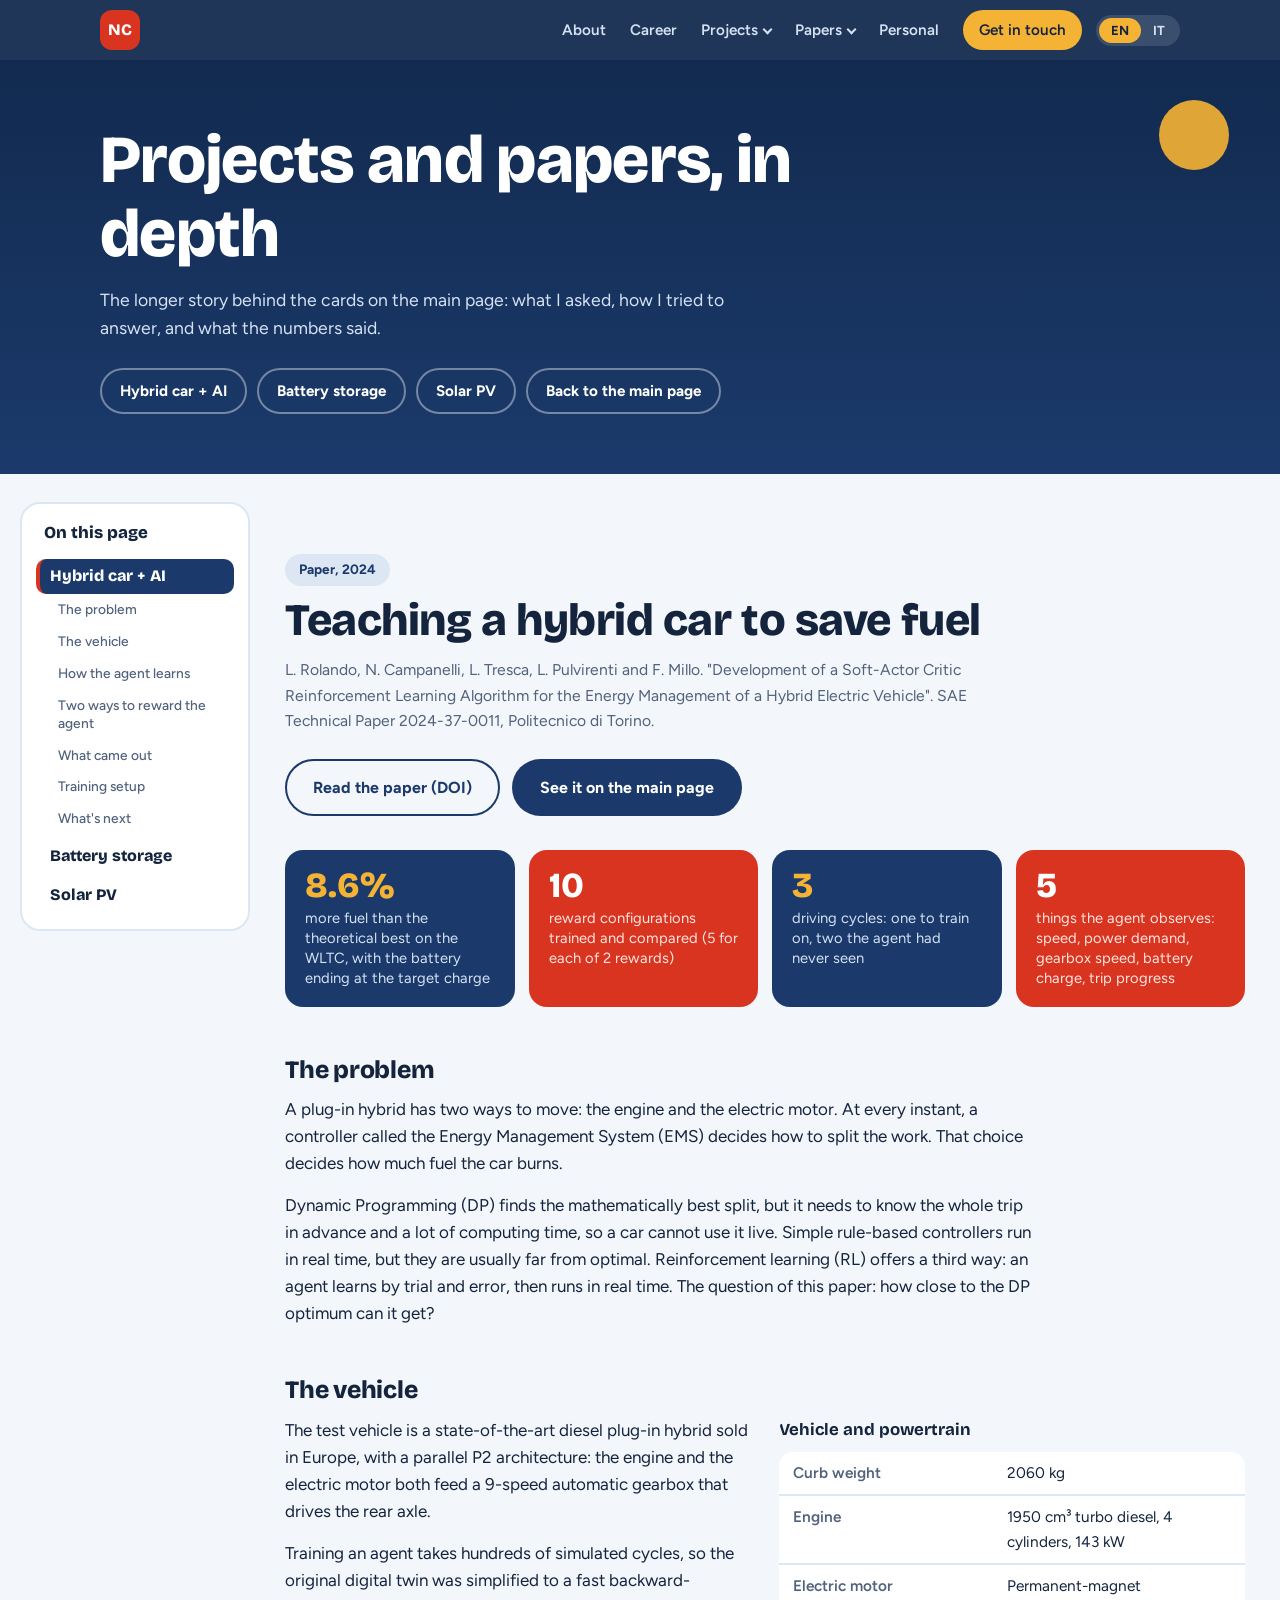
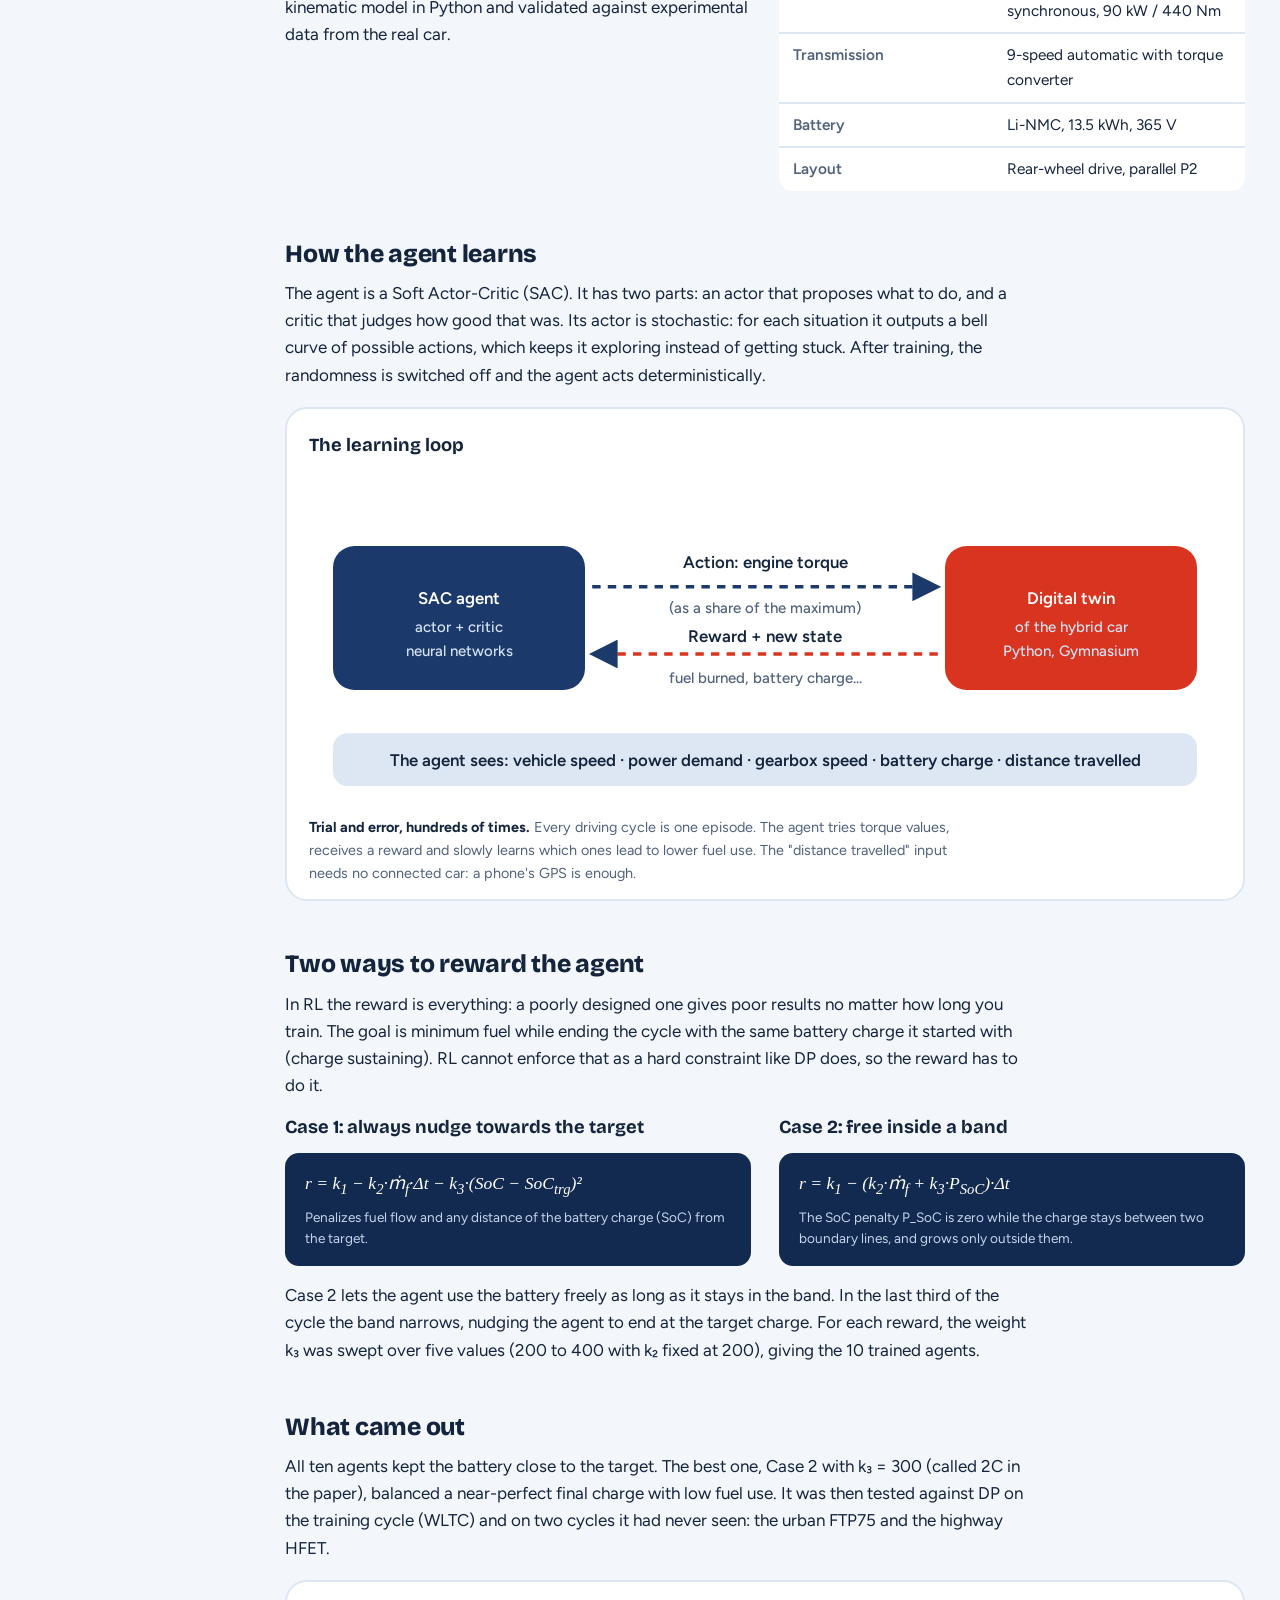
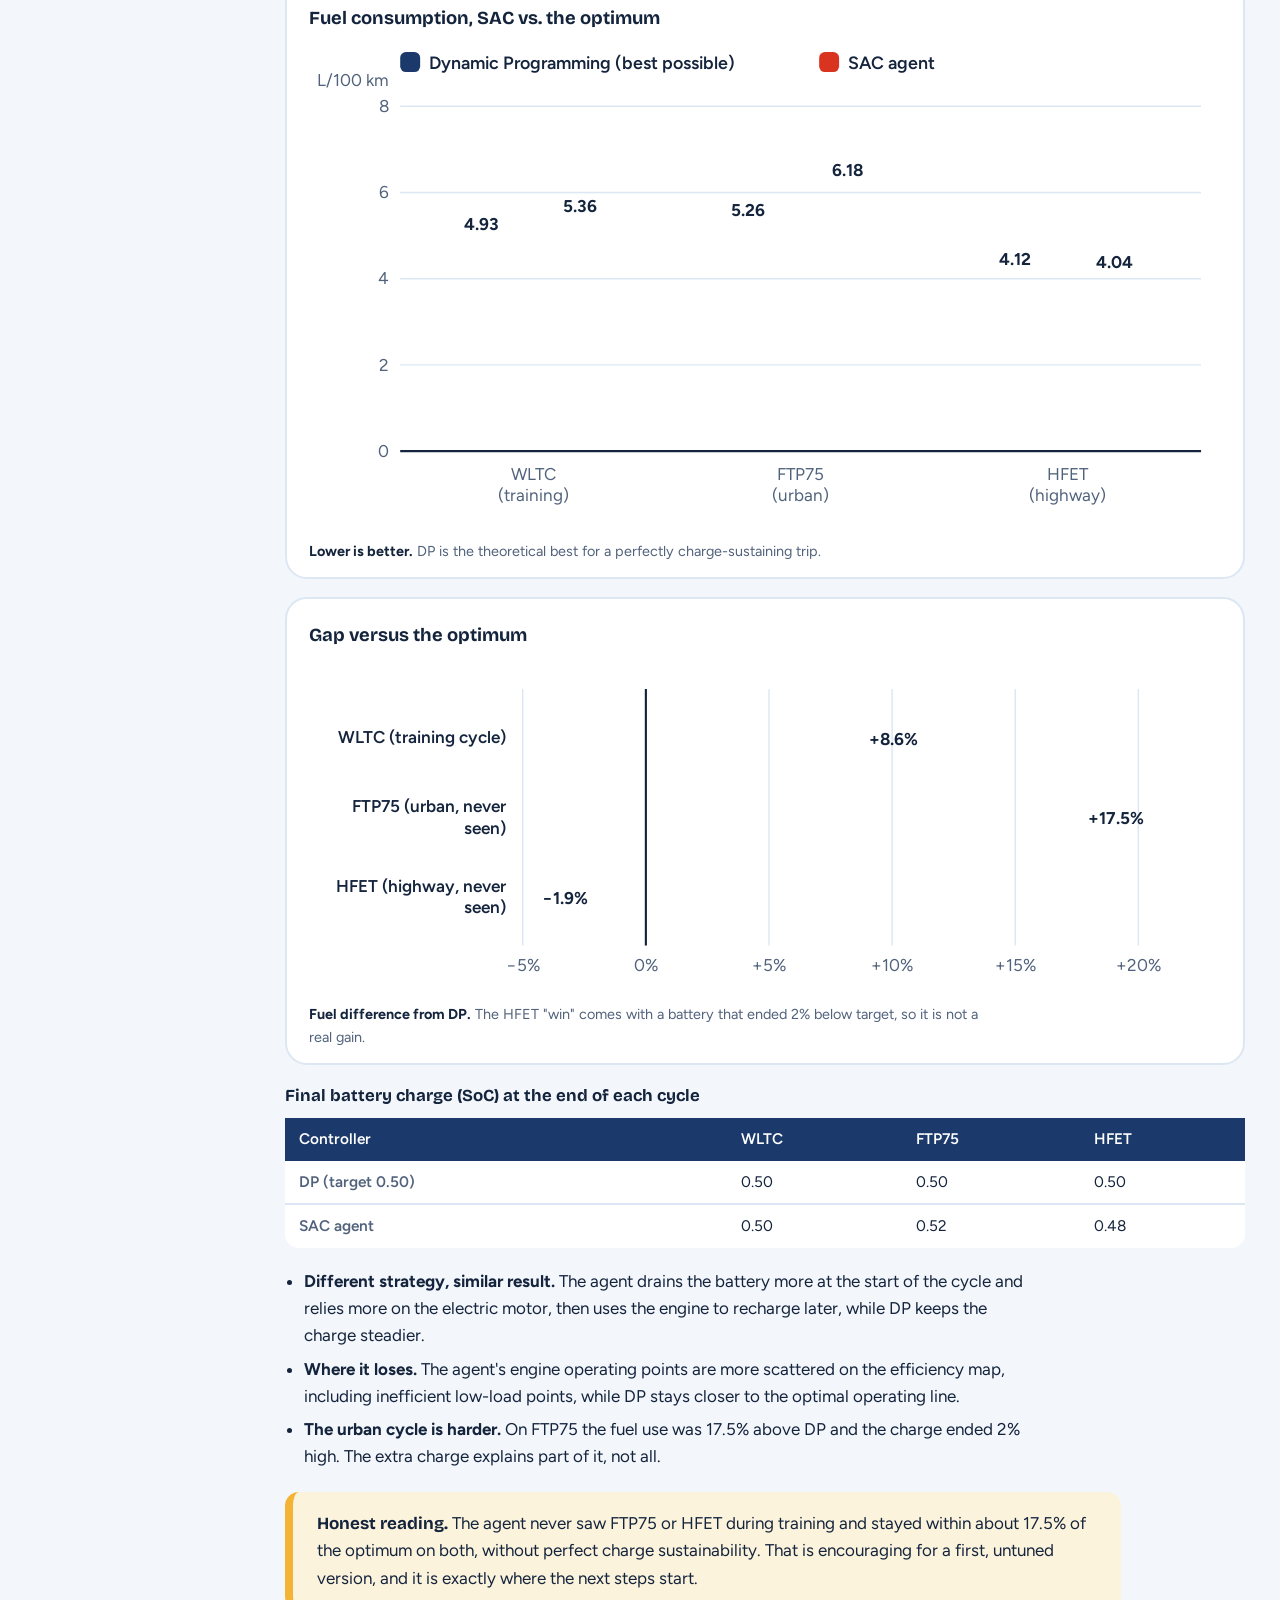
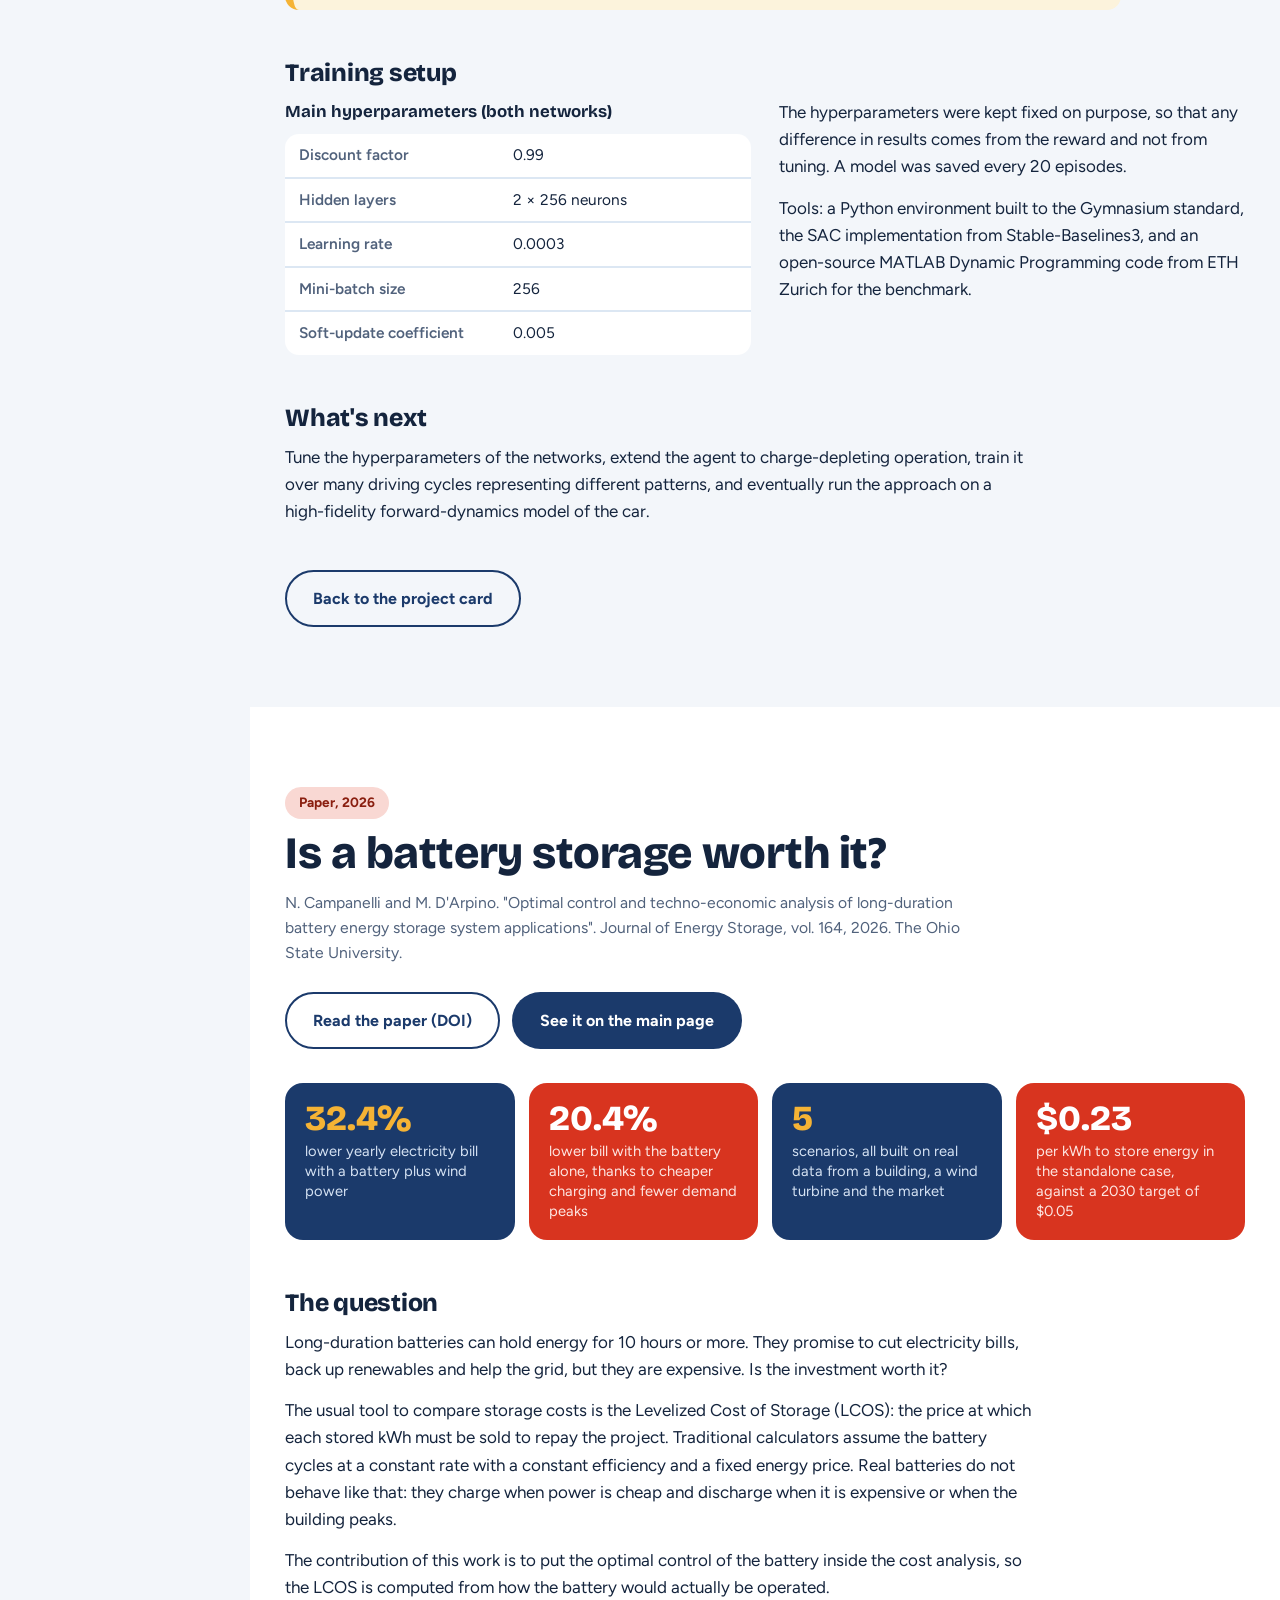
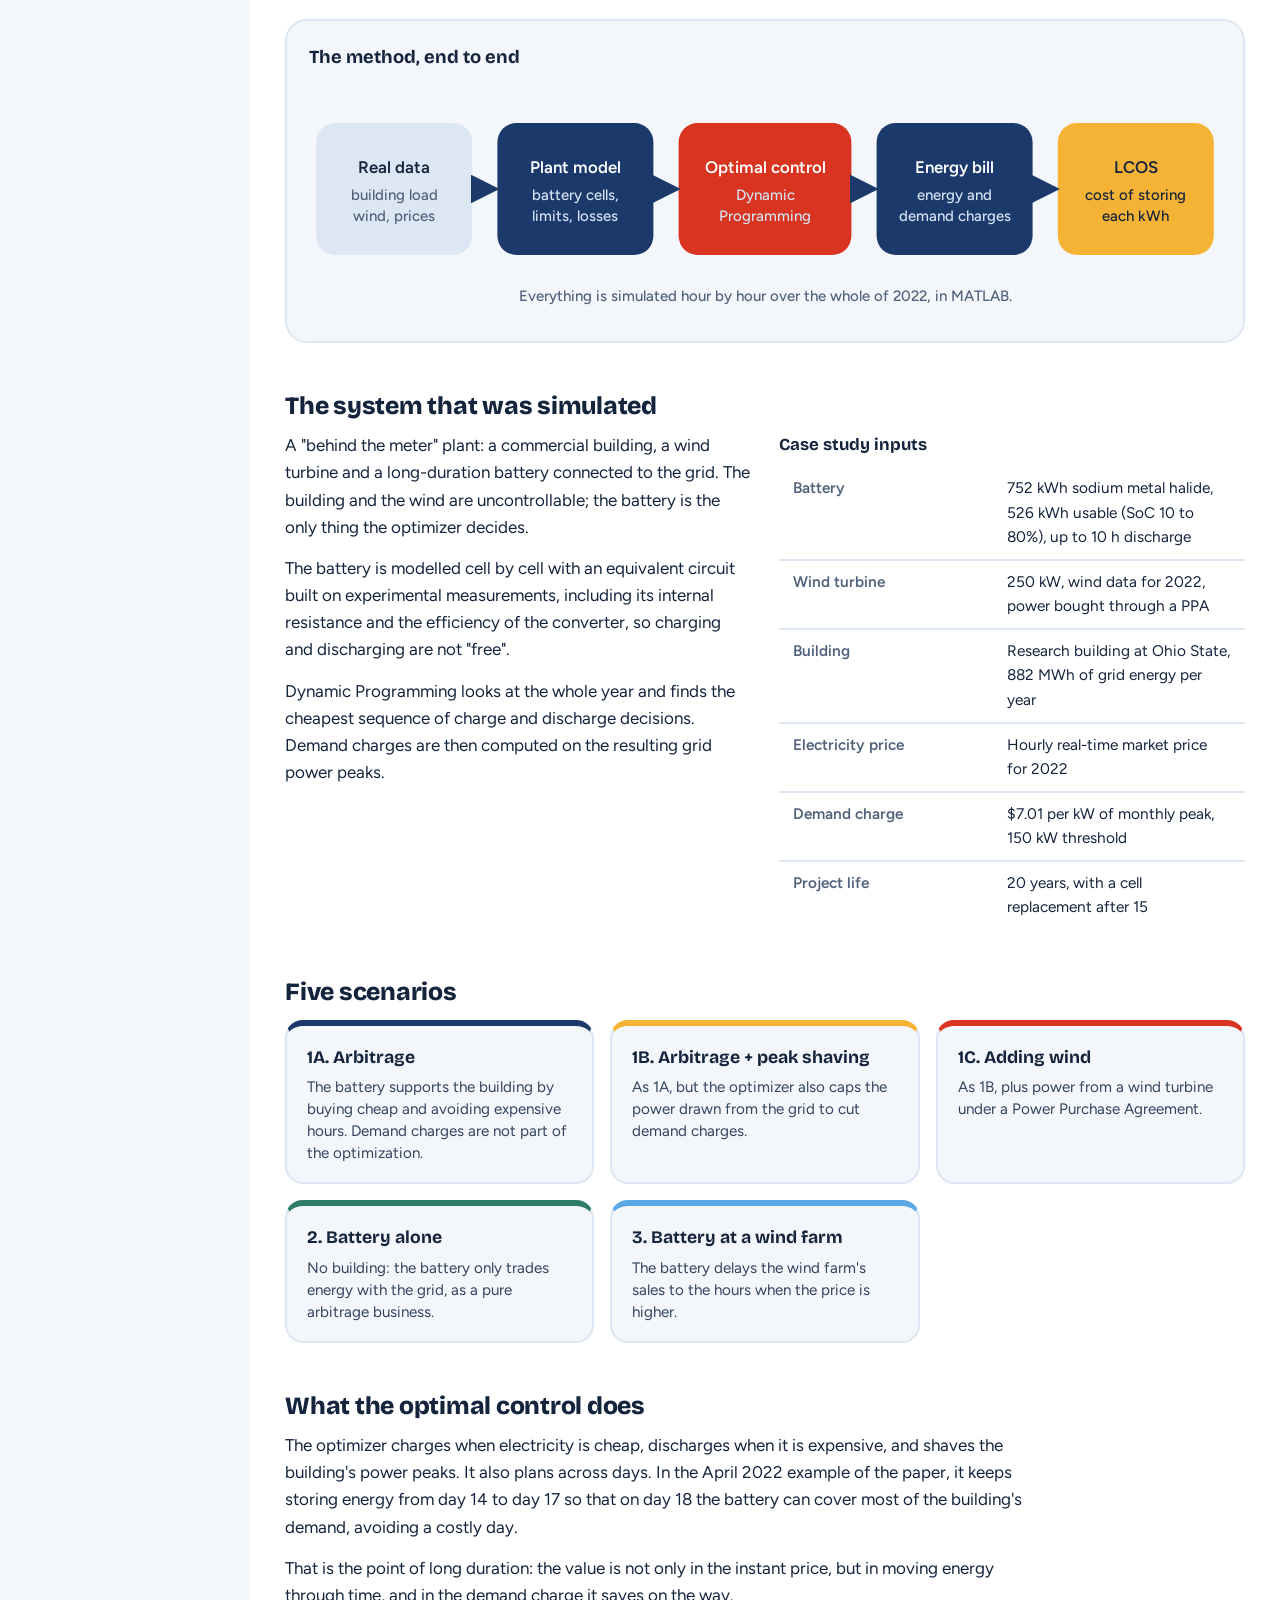
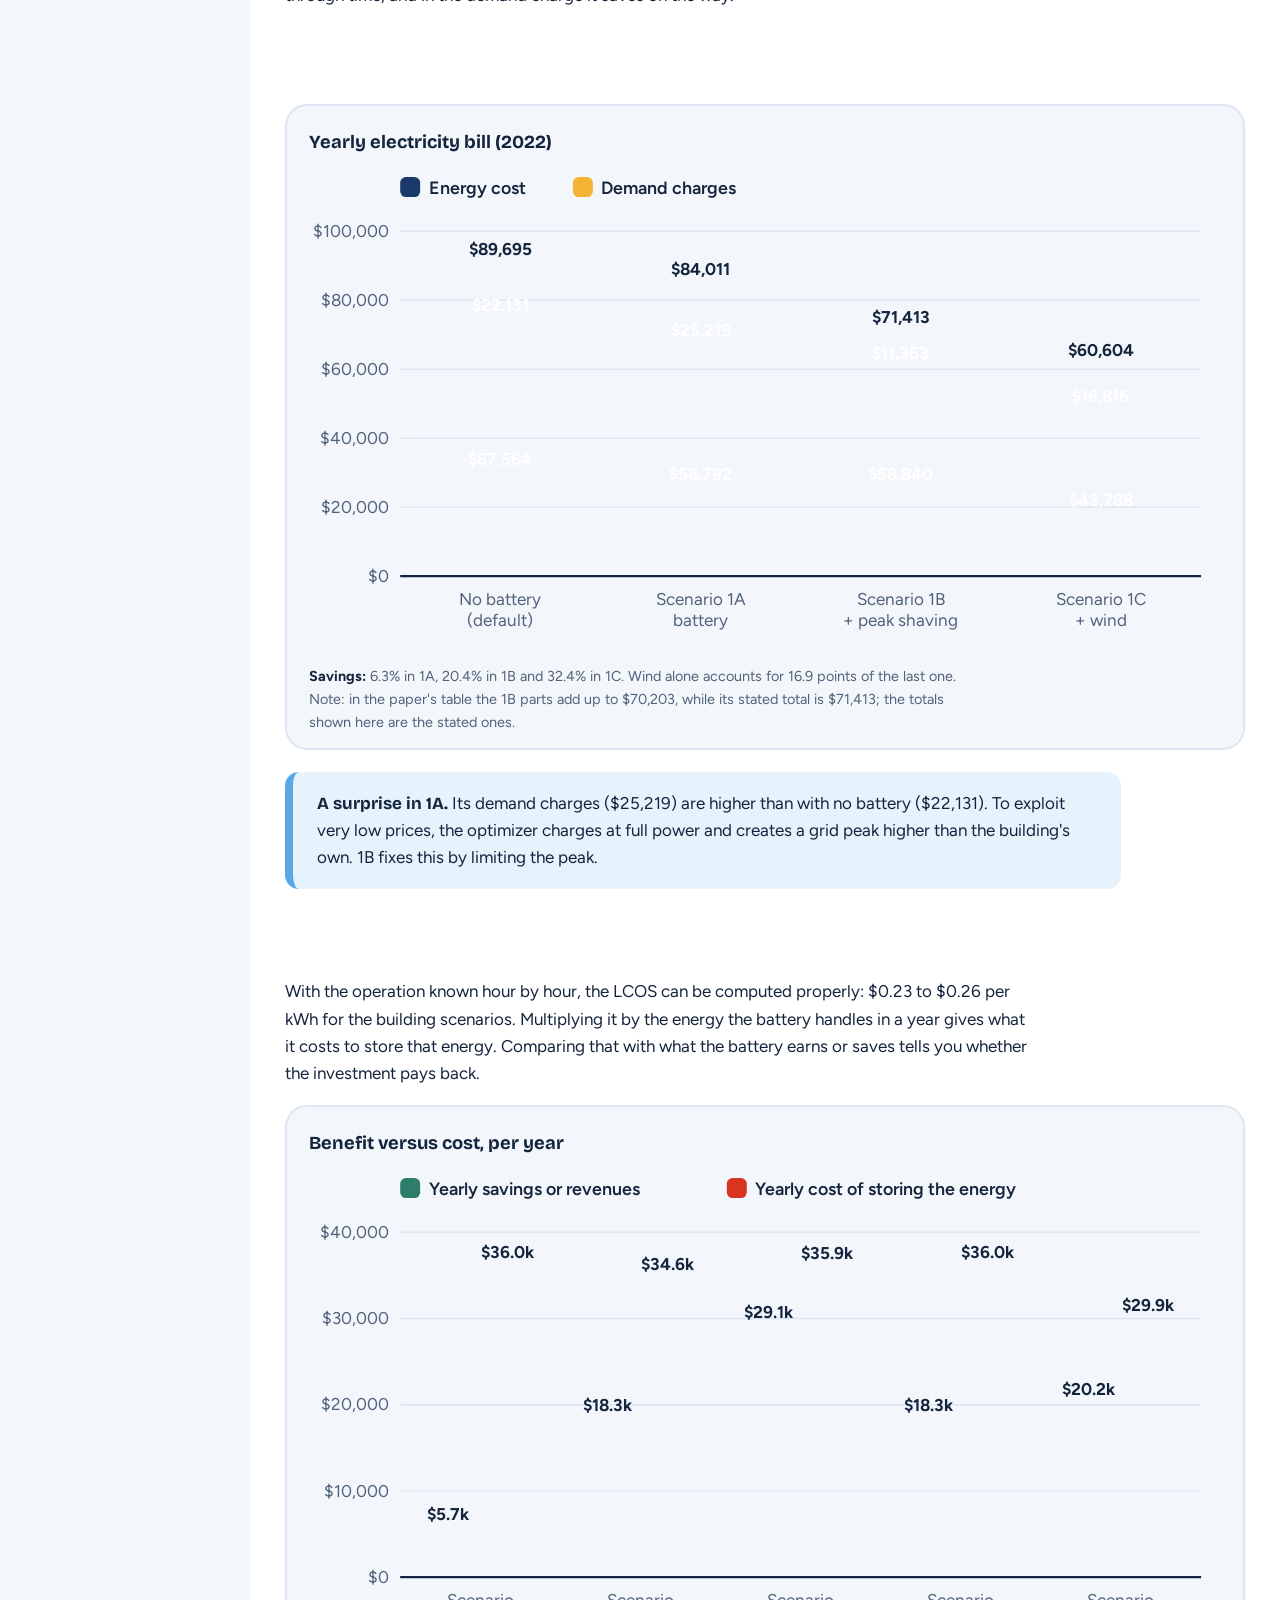
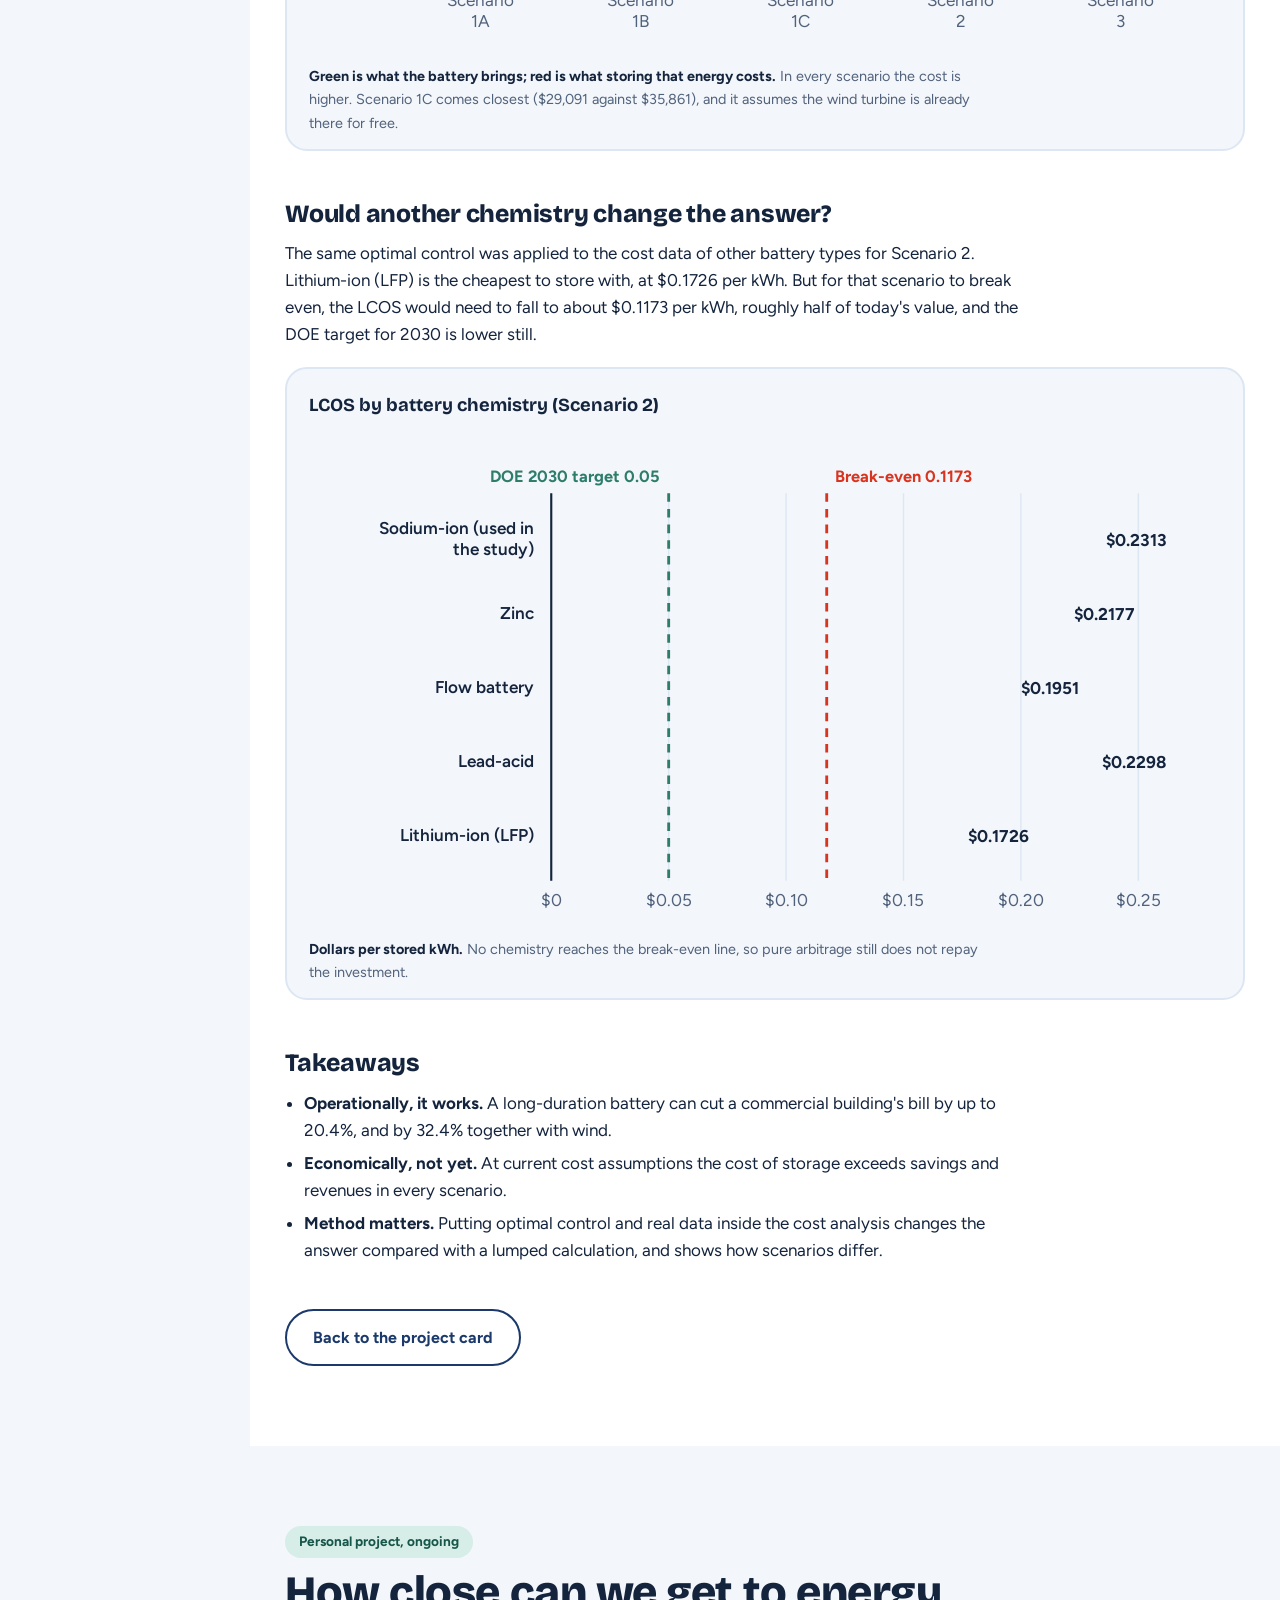
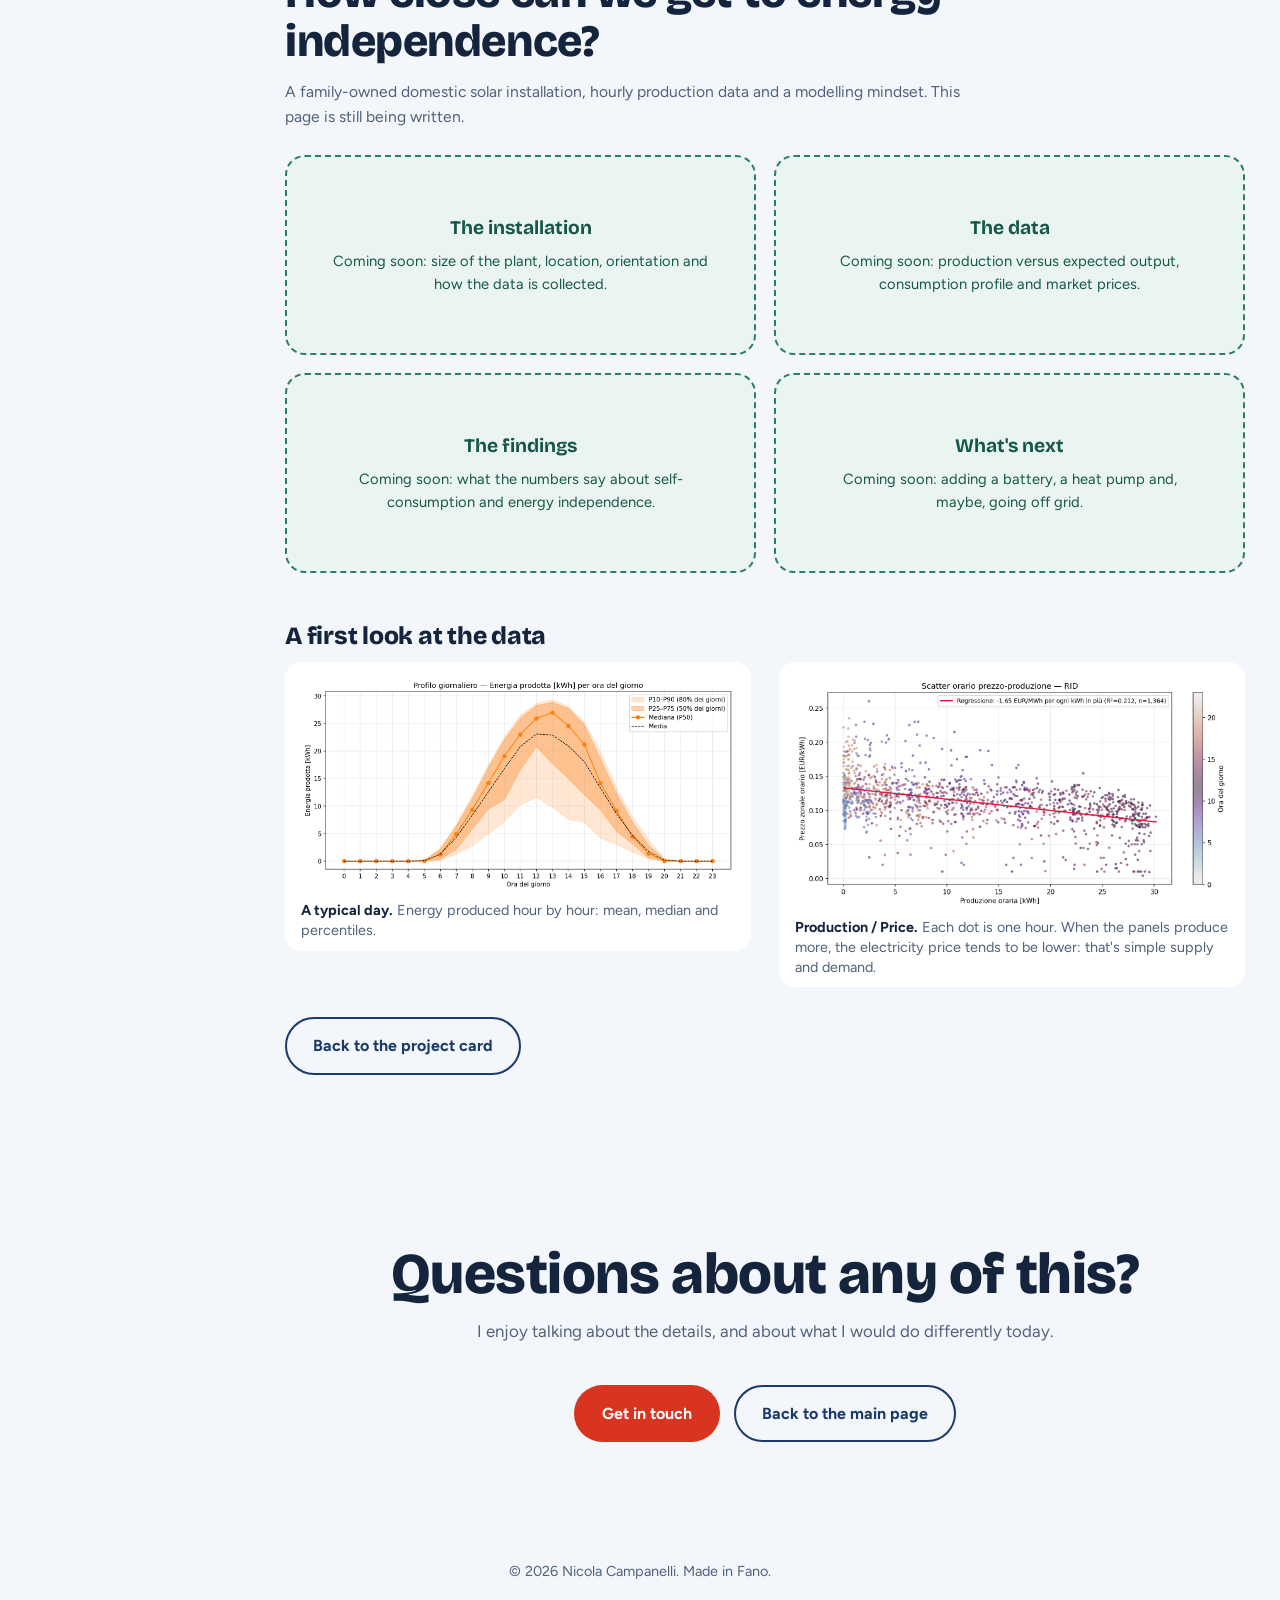
==== details.html @ b963e022 "New Dynamic implementation" ====
<!DOCTYPE html>
<html lang="en">
<head>
<meta charset="utf-8">
<meta name="viewport" content="width=device-width, initial-scale=1">
<title data-i18n="dt.title">Nicola | Projects and papers in depth</title>
<meta name="description" content="In-depth look at Nicola Campanelli's two papers on reinforcement learning for hybrid vehicles and long-duration battery storage, plus his solar PV project." data-i18n-attr="content:dt.desc">
<script>document.documentElement.classList.add('js')</script>
<link rel="preconnect" href="https://fonts.googleapis.com">
<link rel="preconnect" href="https://fonts.gstatic.com" crossorigin>
<link href="https://fonts.googleapis.com/css2?family=Bricolage+Grotesque:opsz,wght@12..96,500;12..96,700;12..96,800&family=Figtree:wght@400;500;600;700&display=swap" rel="stylesheet">
<link rel="stylesheet" href="css/site.css">
</head>
<body data-page="details">

<header class="page-hero" id="top">
  <div class="sun" aria-hidden="true"></div>
  <div class="wrap">
    <h1 data-i18n="dt.h1">Projects and papers, in depth</h1>
    <p data-i18n="dt.sub">The longer story behind the cards on the main page: what I asked, how I tried to answer, and what the numbers said.</p>
    <div class="jump">
      <a href="#sac" data-i18n="dt.j1">Hybrid car + AI</a>
      <a href="#battery" data-i18n="dt.j2">Battery storage</a>
      <a href="#pv" data-i18n="dt.j3">Solar PV</a>
      <a href="index.html#projects" data-i18n="dt.back">Back to the main page</a>
    </div>
  </div>
</header>

<main class="with-toc">
<aside class="toc" id="toc" data-i18n-attr="aria-label:dt.toc" aria-label="On this page"><p class="toc-h" data-i18n="dt.toc">On this page</p><div id="toc-list"></div></aside>

<!-- ===================== SAC PAPER ===================== -->
<section class="detail" id="sac" data-toc="dt.j1">
  <div class="wrap">
    <div class="d-top reveal"><span class="tagline" data-i18n="dt.sac.tag">Paper, 2024</span></div>
    <h2 class="reveal" data-i18n="dt.sac.h">Teaching a hybrid car to save fuel</h2>
    <p class="d-meta reveal" data-i18n="dt.sac.meta">L. Rolando, N. Campanelli, L. Tresca, L. Pulvirenti and F. Millo. "Development of a Soft-Actor Critic Reinforcement Learning Algorithm for the Energy Management of a Hybrid Electric Vehicle". SAE Technical Paper 2024-37-0011, Politecnico di Torino.</p>
    <div class="btn-row reveal">
      <div class="has-pop" data-persist="1">
        <a class="btn btn-line" href="https://doi.org/10.4271/2024-37-0011" target="_blank" rel="noopener" data-i18n="ix.doi">Read the paper (DOI)</a>
        <div class="pop" role="note" data-i18n-html="dt.paywall2"><b>:)</b> Paywall in the way? If you're interested, just ask and I'll gladly send you the paper. <a href="index.html?prefill=sac#contact">Ask for a copy</a></div>
      </div>
      <a class="btn btn-dark" href="index.html#pub-sac" data-i18n="dt.seecard">See it on the main page</a>
    </div>

    <div class="stats stagger" style="margin-top:34px">
      <div class="stat reveal"><b>8.6%</b><span data-i18n="dt.sac.s1">more fuel than the theoretical best on the WLTC, with the battery ending at the target charge</span></div>
      <div class="stat reveal"><b>10</b><span data-i18n="dt.sac.s2">reward configurations trained and compared (5 for each of 2 rewards)</span></div>
      <div class="stat reveal"><b>3</b><span data-i18n="dt.sac.s3">driving cycles: one to train on, two the agent had never seen</span></div>
      <div class="stat reveal"><b>5</b><span data-i18n="dt.sac.s4">things the agent observes: speed, power demand, gearbox speed, battery charge, trip progress</span></div>
    </div>

    <h3 class="sub reveal" data-i18n="dt.sac.a.h">The problem</h3>
    <div class="prose reveal">
      <p data-i18n="dt.sac.a.p1">A plug-in hybrid has two ways to move: the engine and the electric motor. At every instant, a controller called the Energy Management System (EMS) decides how to split the work. That choice decides how much fuel the car burns.</p>
      <p data-i18n="dt.sac.a.p2">Dynamic Programming (DP) finds the mathematically best split, but it needs to know the whole trip in advance and a lot of computing time, so a car cannot use it live. Simple rule-based controllers run in real time, but they are usually far from optimal. Reinforcement learning (RL) offers a third way: an agent learns by trial and error, then runs in real time. The question of this paper: how close to the DP optimum can it get?</p>
    </div>

    <h3 class="sub reveal" data-i18n="dt.sac.b.h">The vehicle</h3>
    <div class="two">
      <div class="prose reveal rv-left">
        <p data-i18n="dt.sac.b.p1">The test vehicle is a state-of-the-art diesel plug-in hybrid sold in Europe, with a parallel P2 architecture: the engine and the electric motor both feed a 9-speed automatic gearbox that drives the rear axle.</p>
        <p data-i18n="dt.sac.b.p2">Training an agent takes hundreds of simulated cycles, so the original digital twin was simplified to a fast backward-kinematic model in Python and validated against experimental data from the real car.</p>
      </div>
      <table class="spec reveal rv-right">
        <caption data-i18n="dt.sac.b.cap">Vehicle and powertrain</caption>
        <tbody>
          <tr><th data-i18n="dt.sac.b.r1">Curb weight</th><td>2060 kg</td></tr>
          <tr><th data-i18n="dt.sac.b.r2">Engine</th><td data-i18n="dt.sac.b.v2">1950 cm³ turbo diesel, 4 cylinders, 143 kW</td></tr>
          <tr><th data-i18n="dt.sac.b.r3">Electric motor</th><td data-i18n="dt.sac.b.v3">Permanent-magnet synchronous, 90 kW / 440 Nm</td></tr>
          <tr><th data-i18n="dt.sac.b.r4">Transmission</th><td data-i18n="dt.sac.b.v4">9-speed automatic with torque converter</td></tr>
          <tr><th data-i18n="dt.sac.b.r5">Battery</th><td data-i18n="dt.sac.b.v5">Li-NMC, 13.5 kWh, 365 V</td></tr>
          <tr><th data-i18n="dt.sac.b.r6">Layout</th><td data-i18n="dt.sac.b.v6">Rear-wheel drive, parallel P2</td></tr>
        </tbody>
      </table>
    </div>

    <h3 class="sub reveal" data-i18n="dt.sac.c.h">How the agent learns</h3>
    <div class="prose reveal">
      <p data-i18n="dt.sac.c.p1">The agent is a Soft Actor-Critic (SAC). It has two parts: an actor that proposes what to do, and a critic that judges how good that was. Its actor is stochastic: for each situation it outputs a bell curve of possible actions, which keeps it exploring instead of getting stuck. After training, the randomness is switched off and the agent acts deterministically.</p>
    </div>
    <figure class="fig dg reveal rv-zoom">
      <h4 data-i18n="dt.sac.c.fig">The learning loop</h4>
      <svg viewBox="0 0 760 290" role="img" data-i18n-attr="aria-label:dt.sac.c.alt" aria-label="Diagram of the learning loop: the SAC agent sends an engine torque action to the vehicle digital twin, which returns a reward and the new state.">
        <defs><marker id="ah" viewBox="0 0 10 10" refX="8" refY="5" markerWidth="8" markerHeight="8" orient="auto"><path d="M0 0 L10 5 L0 10z" fill="#1B3A6B"/></marker></defs>
        <g class="node"><rect x="20" y="70" width="210" height="120" rx="18" fill="#1B3A6B"/>
          <text x="125" y="118" text-anchor="middle" class="wh" data-i18n="dt.d1.agent">SAC agent</text>
          <text x="125" y="142" text-anchor="middle" class="sm wh" data-i18n="dt.d1.agent2">actor + critic</text>
          <text x="125" y="162" text-anchor="middle" class="sm wh" data-i18n="dt.d1.agent3">neural networks</text></g>
        <g class="node"><rect x="530" y="70" width="210" height="120" rx="18" fill="#D8341F"/>
          <text x="635" y="118" text-anchor="middle" class="wh" data-i18n="dt.d1.env">Digital twin</text>
          <text x="635" y="142" text-anchor="middle" class="sm wh" data-i18n="dt.d1.env2">of the hybrid car</text>
          <text x="635" y="162" text-anchor="middle" class="sm wh" data-i18n="dt.d1.env3">Python, Gymnasium</text></g>
        <line class="flow" x1="236" y1="104" x2="522" y2="104" stroke="#1B3A6B" stroke-width="3" marker-end="url(#ah)"/>
        <text x="380" y="88" text-anchor="middle" data-i18n="dt.d1.act">Action: engine torque</text>
        <text x="380" y="126" text-anchor="middle" class="sm" data-i18n="dt.d1.act2">(as a share of the maximum)</text>
        <line class="flow" x1="524" y1="160" x2="238" y2="160" stroke="#D8341F" stroke-width="3" marker-end="url(#ah)" style="--c:red"/>
        <text x="380" y="150" text-anchor="middle" data-i18n="dt.d1.rew">Reward + new state</text>
        <text x="380" y="184" text-anchor="middle" class="sm" data-i18n="dt.d1.rew2">fuel burned, battery charge...</text>
        <rect x="20" y="226" width="720" height="44" rx="12" fill="#DCE7F3"/>
        <text x="380" y="253" text-anchor="middle" data-i18n="dt.d1.states">The agent sees: vehicle speed · power demand · gearbox speed · battery charge · distance travelled</text>
      </svg>
      <p class="cap" data-i18n-html="dt.d1.cap"><b>Trial and error, hundreds of times.</b> Every driving cycle is one episode. The agent tries torque values, receives a reward and slowly learns which ones lead to lower fuel use. The "distance travelled" input needs no connected car: a phone's GPS is enough.</p>
    </figure>

    <h3 class="sub reveal" data-i18n="dt.sac.d.h">Two ways to reward the agent</h3>
    <div class="prose reveal">
      <p data-i18n="dt.sac.d.p1">In RL the reward is everything: a poorly designed one gives poor results no matter how long you train. The goal is minimum fuel while ending the cycle with the same battery charge it started with (charge sustaining). RL cannot enforce that as a hard constraint like DP does, so the reward has to do it.</p>
    </div>
    <div class="two">
      <div class="reveal rv-left">
        <h4 style="font-family:var(--display);font-size:1.15rem" data-i18n="dt.sac.d.c1">Case 1: always nudge towards the target</h4>
        <div class="formula">r = k<sub>1</sub> − k<sub>2</sub>·ṁ<sub>f</sub>·Δt − k<sub>3</sub>·(SoC − SoC<sub>trg</sub>)²<small data-i18n="dt.sac.d.f1">Penalizes fuel flow and any distance of the battery charge (SoC) from the target.</small></div>
      </div>
      <div class="reveal rv-right">
        <h4 style="font-family:var(--display);font-size:1.15rem" data-i18n="dt.sac.d.c2">Case 2: free inside a band</h4>
        <div class="formula">r = k<sub>1</sub> − (k<sub>2</sub>·ṁ<sub>f</sub> + k<sub>3</sub>·P<sub>SoC</sub>)·Δt<small data-i18n="dt.sac.d.f2">The SoC penalty P_SoC is zero while the charge stays between two boundary lines, and grows only outside them.</small></div>
      </div>
    </div>
    <div class="prose reveal">
      <p data-i18n="dt.sac.d.p2">Case 2 lets the agent use the battery freely as long as it stays in the band. In the last third of the cycle the band narrows, nudging the agent to end at the target charge. For each reward, the weight k₃ was swept over five values (200 to 400 with k₂ fixed at 200), giving the 10 trained agents.</p>
    </div>

    <h3 class="sub reveal" data-i18n="dt.sac.e.h">What came out</h3>
    <div class="prose reveal">
      <p data-i18n="dt.sac.e.p1">All ten agents kept the battery close to the target. The best one, Case 2 with k₃ = 300 (called 2C in the paper), balanced a near-perfect final charge with low fuel use. It was then tested against DP on the training cycle (WLTC) and on two cycles it had never seen: the urban FTP75 and the highway HFET.</p>
    </div>
    <div>
      <figure class="fig reveal">
        <h4 data-i18n="dt.sac.e.f1">Fuel consumption, SAC vs. the optimum</h4>
        <div class="cj" data-chart="sac-fuel"></div>
        <p class="cap" data-i18n-html="dt.sac.e.c1"><b>Lower is better.</b> DP is the theoretical best for a perfectly charge-sustaining trip.</p>
      </figure>
      <figure class="fig reveal">
        <h4 data-i18n="dt.sac.e.f2">Gap versus the optimum</h4>
        <div class="cj" data-chart="sac-gap"></div>
        <p class="cap" data-i18n-html="dt.sac.e.c2"><b>Fuel difference from DP.</b> The HFET "win" comes with a battery that ended 2% below target, so it is not a real gain.</p>
      </figure>
    </div>
    <table class="spec reveal" style="margin-top:6px">
      <caption data-i18n="dt.sac.e.cap">Final battery charge (SoC) at the end of each cycle</caption>
      <thead><tr><th data-i18n="dt.sac.e.t0">Controller</th><th>WLTC</th><th>FTP75</th><th>HFET</th></tr></thead>
      <tbody>
        <tr><th data-i18n="dt.sac.e.t1">DP (target 0.50)</th><td>0.50</td><td>0.50</td><td>0.50</td></tr>
        <tr><th data-i18n="dt.sac.e.t2">SAC agent</th><td>0.50</td><td>0.52</td><td>0.48</td></tr>
      </tbody>
    </table>
    <div class="prose reveal" style="margin-top:20px">
      <ul>
        <li data-i18n-html="dt.sac.e.l1"><b>Different strategy, similar result.</b> The agent drains the battery more at the start of the cycle and relies more on the electric motor, then uses the engine to recharge later, while DP keeps the charge steadier.</li>
        <li data-i18n-html="dt.sac.e.l2"><b>Where it loses.</b> The agent's engine operating points are more scattered on the efficiency map, including inefficient low-load points, while DP stays closer to the optimal operating line.</li>
        <li data-i18n-html="dt.sac.e.l3"><b>The urban cycle is harder.</b> On FTP75 the fuel use was 17.5% above DP and the charge ended 2% high. The extra charge explains part of it, not all.</li>
      </ul>
    </div>
    <div class="callout reveal"><span data-i18n-html="dt.sac.e.call"><b>Honest reading.</b> The agent never saw FTP75 or HFET during training and stayed within about 17.5% of the optimum on both, without perfect charge sustainability. That is encouraging for a first, untuned version, and it is exactly where the next steps start.</span></div>

    <h3 class="sub reveal" data-i18n="dt.sac.f.h">Training setup</h3>
    <div class="two">
      <table class="spec reveal rv-left">
        <caption data-i18n="dt.sac.f.cap">Main hyperparameters (both networks)</caption>
        <tbody>
          <tr><th data-i18n="dt.sac.f.r1">Discount factor</th><td>0.99</td></tr>
          <tr><th data-i18n="dt.sac.f.r2">Hidden layers</th><td data-i18n="dt.sac.f.v2">2 × 256 neurons</td></tr>
          <tr><th data-i18n="dt.sac.f.r3">Learning rate</th><td>0.0003</td></tr>
          <tr><th data-i18n="dt.sac.f.r4">Mini-batch size</th><td>256</td></tr>
          <tr><th data-i18n="dt.sac.f.r5">Soft-update coefficient</th><td>0.005</td></tr>
        </tbody>
      </table>
      <div class="prose reveal rv-right">
        <p data-i18n="dt.sac.f.p1">The hyperparameters were kept fixed on purpose, so that any difference in results comes from the reward and not from tuning. A model was saved every 20 episodes.</p>
        <p data-i18n="dt.sac.f.p2">Tools: a Python environment built to the Gymnasium standard, the SAC implementation from Stable-Baselines3, and an open-source MATLAB Dynamic Programming code from ETH Zurich for the benchmark.</p>
      </div>
    </div>
    <h3 class="sub reveal" data-i18n="dt.sac.g.h">What's next</h3>
    <div class="prose reveal"><p data-i18n="dt.sac.g.p">Tune the hyperparameters of the networks, extend the agent to charge-depleting operation, train it over many driving cycles representing different patterns, and eventually run the approach on a high-fidelity forward-dynamics model of the car.</p></div>
    <div class="btn-row back"><a class="btn btn-line" href="index.html#proj-sac" data-i18n="dt.backproj">Back to the project card</a></div>
  </div>
</section>

<!-- ===================== BATTERY PAPER ===================== -->
<section class="detail alt" id="battery" data-toc="dt.j2">
  <div class="wrap">
    <div class="d-top reveal"><span class="tagline red" data-i18n="dt.bat.tag">Paper, 2026</span></div>
    <h2 class="reveal" data-i18n="dt.bat.h">Is a battery storage worth it?</h2>
    <p class="d-meta reveal" data-i18n="dt.bat.meta">N. Campanelli and M. D'Arpino. "Optimal control and techno-economic analysis of long-duration battery energy storage system applications". Journal of Energy Storage, vol. 164, 2026. The Ohio State University.</p>
    <div class="btn-row reveal">
      <div class="has-pop" data-persist="1">
        <a class="btn btn-line" href="https://doi.org/10.1016/j.est.2026.121863" target="_blank" rel="noopener" data-i18n="ix.doi">Read the paper (DOI)</a>
        <div class="pop" role="note" data-i18n-html="dt.paywall1"><b>:)</b> Paywall in the way? If you're interested, just ask and I'll gladly send you the paper. <a href="index.html?prefill=battery#contact">Ask for a copy</a></div>
      </div>
      <a class="btn btn-dark" href="index.html#pub-battery" data-i18n="dt.seecard">See it on the main page</a>
    </div>

    <div class="stats stagger" style="margin-top:34px">
      <div class="stat reveal"><b>32.4%</b><span data-i18n="dt.bat.s1">lower yearly electricity bill with a battery plus wind power</span></div>
      <div class="stat reveal"><b>20.4%</b><span data-i18n="dt.bat.s2">lower bill with the battery alone, thanks to cheaper charging and fewer demand peaks</span></div>
      <div class="stat reveal"><b>5</b><span data-i18n="dt.bat.s3">scenarios, all built on real data from a building, a wind turbine and the market</span></div>
      <div class="stat reveal"><b>$0.23</b><span data-i18n="dt.bat.s4">per kWh to store energy in the standalone case, against a 2030 target of $0.05</span></div>
    </div>

    <h3 class="sub reveal" data-i18n="dt.bat.a.h">The question</h3>
    <div class="prose reveal">
      <p data-i18n="dt.bat.a.p1">Long-duration batteries can hold energy for 10 hours or more. They promise to cut electricity bills, back up renewables and help the grid, but they are expensive. Is the investment worth it?</p>
      <p data-i18n="dt.bat.a.p2">The usual tool to compare storage costs is the Levelized Cost of Storage (LCOS): the price at which each stored kWh must be sold to repay the project. Traditional calculators assume the battery cycles at a constant rate with a constant efficiency and a fixed energy price. Real batteries do not behave like that: they charge when power is cheap and discharge when it is expensive or when the building peaks.</p>
      <p data-i18n="dt.bat.a.p3">The contribution of this work is to put the optimal control of the battery inside the cost analysis, so the LCOS is computed from how the battery would actually be operated.</p>
    </div>

    <figure class="fig dg reveal rv-zoom">
      <h4 data-i18n="dt.bat.b.fig">The method, end to end</h4>
      <svg viewBox="0 0 760 210" role="img" data-i18n-attr="aria-label:dt.bat.b.alt" aria-label="Flow diagram: real data feeds a plant and battery model, an optimal control block, an energy cost calculator and finally the levelized cost of storage.">
        <defs><marker id="ah2" viewBox="0 0 10 10" refX="8" refY="5" markerWidth="8" markerHeight="8" orient="auto"><path d="M0 0 L10 5 L0 10z" fill="#1B3A6B"/></marker></defs>
        <g class="node"><rect x="6" y="40" width="130" height="110" rx="16" fill="#DCE7F3"/>
          <text x="71" y="82" text-anchor="middle" data-i18n="dt.d2.1a">Real data</text>
          <text x="71" y="104" text-anchor="middle" class="sm" data-i18n="dt.d2.1b">building load</text>
          <text x="71" y="122" text-anchor="middle" class="sm" data-i18n="dt.d2.1c">wind, prices</text></g>
        <g class="node"><rect x="157" y="40" width="130" height="110" rx="16" fill="#1B3A6B"/>
          <text x="222" y="82" text-anchor="middle" class="wh" data-i18n="dt.d2.2a">Plant model</text>
          <text x="222" y="104" text-anchor="middle" class="sm wh" data-i18n="dt.d2.2b">battery cells,</text>
          <text x="222" y="122" text-anchor="middle" class="sm wh" data-i18n="dt.d2.2c">limits, losses</text></g>
        <g class="node"><rect x="308" y="40" width="144" height="110" rx="16" fill="#D8341F"/>
          <text x="380" y="82" text-anchor="middle" class="wh" data-i18n="dt.d2.3a">Optimal control</text>
          <text x="380" y="104" text-anchor="middle" class="sm wh" data-i18n="dt.d2.3b">Dynamic</text>
          <text x="380" y="122" text-anchor="middle" class="sm wh" data-i18n="dt.d2.3c">Programming</text></g>
        <g class="node"><rect x="473" y="40" width="130" height="110" rx="16" fill="#1B3A6B"/>
          <text x="538" y="82" text-anchor="middle" class="wh" data-i18n="dt.d2.4a">Energy bill</text>
          <text x="538" y="104" text-anchor="middle" class="sm wh" data-i18n="dt.d2.4b">energy and</text>
          <text x="538" y="122" text-anchor="middle" class="sm wh" data-i18n="dt.d2.4c">demand charges</text></g>
        <g class="node"><rect x="624" y="40" width="130" height="110" rx="16" fill="#F5B335"/>
          <text x="689" y="82" text-anchor="middle" data-i18n="dt.d2.5a">LCOS</text>
          <text x="689" y="104" text-anchor="middle" class="sm" style="fill:#14243D" data-i18n="dt.d2.5b">cost of storing</text>
          <text x="689" y="122" text-anchor="middle" class="sm" style="fill:#14243D" data-i18n="dt.d2.5c">each kWh</text></g>
        <g stroke="#1B3A6B" stroke-width="3" class="flow">
          <line x1="138" y1="95" x2="154" y2="95" marker-end="url(#ah2)"/><line x1="289" y1="95" x2="305" y2="95" marker-end="url(#ah2)"/>
          <line x1="454" y1="95" x2="470" y2="95" marker-end="url(#ah2)"/><line x1="605" y1="95" x2="621" y2="95" marker-end="url(#ah2)"/></g>
        <text x="380" y="188" text-anchor="middle" class="sm" data-i18n="dt.d2.foot">Everything is simulated hour by hour over the whole of 2022, in MATLAB.</text>
      </svg>
    </figure>

    <h3 class="sub reveal" data-i18n="dt.bat.c.h">The system that was simulated</h3>
    <div class="two">
      <div class="prose reveal rv-left">
        <p data-i18n="dt.bat.c.p1">A "behind the meter" plant: a commercial building, a wind turbine and a long-duration battery connected to the grid. The building and the wind are uncontrollable; the battery is the only thing the optimizer decides.</p>
        <p data-i18n="dt.bat.c.p2">The battery is modelled cell by cell with an equivalent circuit built on experimental measurements, including its internal resistance and the efficiency of the converter, so charging and discharging are not "free".</p>
        <p data-i18n="dt.bat.c.p3">Dynamic Programming looks at the whole year and finds the cheapest sequence of charge and discharge decisions. Demand charges are then computed on the resulting grid power peaks.</p>
      </div>
      <table class="spec reveal rv-right">
        <caption data-i18n="dt.bat.c.cap">Case study inputs</caption>
        <tbody>
          <tr><th data-i18n="dt.bat.c.r1">Battery</th><td data-i18n="dt.bat.c.v1">752 kWh sodium metal halide, 526 kWh usable (SoC 10 to 80%), up to 10 h discharge</td></tr>
          <tr><th data-i18n="dt.bat.c.r2">Wind turbine</th><td data-i18n="dt.bat.c.v2">250 kW, wind data for 2022, power bought through a PPA</td></tr>
          <tr><th data-i18n="dt.bat.c.r3">Building</th><td data-i18n="dt.bat.c.v3">Research building at Ohio State, 882 MWh of grid energy per year</td></tr>
          <tr><th data-i18n="dt.bat.c.r4">Electricity price</th><td data-i18n="dt.bat.c.v4">Hourly real-time market price for 2022</td></tr>
          <tr><th data-i18n="dt.bat.c.r5">Demand charge</th><td data-i18n="dt.bat.c.v5">$7.01 per kW of monthly peak, 150 kW threshold</td></tr>
          <tr><th data-i18n="dt.bat.c.r6">Project life</th><td data-i18n="dt.bat.c.v6">20 years, with a cell replacement after 15</td></tr>
        </tbody>
      </table>
    </div>

    <h3 class="sub reveal" data-i18n="dt.bat.d.h">Five scenarios</h3>
    <div class="scn stagger">
      <article class="reveal"><h4 data-i18n="dt.bat.d.1h">1A. Arbitrage</h4><p data-i18n="dt.bat.d.1p">The battery supports the building by buying cheap and avoiding expensive hours. Demand charges are not part of the optimization.</p></article>
      <article class="reveal"><h4 data-i18n="dt.bat.d.2h">1B. Arbitrage + peak shaving</h4><p data-i18n="dt.bat.d.2p">As 1A, but the optimizer also caps the power drawn from the grid to cut demand charges.</p></article>
      <article class="reveal"><h4 data-i18n="dt.bat.d.3h">1C. Adding wind</h4><p data-i18n="dt.bat.d.3p">As 1B, plus power from a wind turbine under a Power Purchase Agreement.</p></article>
      <article class="reveal"><h4 data-i18n="dt.bat.d.4h">2. Battery alone</h4><p data-i18n="dt.bat.d.4p">No building: the battery only trades energy with the grid, as a pure arbitrage business.</p></article>
      <article class="reveal"><h4 data-i18n="dt.bat.d.5h">3. Battery at a wind farm</h4><p data-i18n="dt.bat.d.5p">The battery delays the wind farm's sales to the hours when the price is higher.</p></article>
    </div>

    <h3 class="sub reveal" data-i18n="dt.bat.e.h">What the optimal control does</h3>
    <div class="prose reveal">
      <p data-i18n="dt.bat.e.p1">The optimizer charges when electricity is cheap, discharges when it is expensive, and shaves the building's power peaks. It also plans across days. In the April 2022 example of the paper, it keeps storing energy from day 14 to day 17 so that on day 18 the battery can cover most of the building's demand, avoiding a costly day.</p>
      <p data-i18n="dt.bat.e.p2">That is the point of long duration: the value is not only in the instant price, but in moving energy through time, and in the demand charge it saves on the way.</p>
    </div>

    <h3 class="sub reveal" data-i18n="dt.bat.f.h">Results: the bill goes down</h3>
    <figure class="fig reveal">
      <h4 data-i18n="dt.bat.f.fig">Yearly electricity bill (2022)</h4>
      <div class="cj" data-chart="bat-bill"></div>
      <p class="cap" data-i18n-html="dt.bat.f.cap"><b>Savings:</b> 6.3% in 1A, 20.4% in 1B and 32.4% in 1C. Wind alone accounts for 16.9 points of the last one. Note: in the paper's table the 1B parts add up to $70,203, while its stated total is $71,413; the totals shown here are the stated ones.</p>
    </figure>
    <div class="callout blue reveal"><span data-i18n-html="dt.bat.f.call"><b>A surprise in 1A.</b> Its demand charges ($25,219) are higher than with no battery ($22,131). To exploit very low prices, the optimizer charges at full power and creates a grid peak higher than the building's own. 1B fixes this by limiting the peak.</span></div>

    <h3 class="sub reveal" data-i18n="dt.bat.g.h">The catch: storing energy still costs more</h3>
    <div class="prose reveal">
      <p data-i18n="dt.bat.g.p1">With the operation known hour by hour, the LCOS can be computed properly: $0.23 to $0.26 per kWh for the building scenarios. Multiplying it by the energy the battery handles in a year gives what it costs to store that energy. Comparing that with what the battery earns or saves tells you whether the investment pays back.</p>
    </div>
    <figure class="fig reveal">
      <h4 data-i18n="dt.bat.g.fig">Benefit versus cost, per year</h4>
      <div class="cj" data-chart="bat-catch"></div>
      <p class="cap" data-i18n-html="dt.bat.g.cap"><b>Green is what the battery brings; red is what storing that energy costs.</b> In every scenario the cost is higher. Scenario 1C comes closest ($29,091 against $35,861), and it assumes the wind turbine is already there for free.</p>
    </figure>

    <h3 class="sub reveal" data-i18n="dt.bat.h.h">Would another chemistry change the answer?</h3>
    <div class="prose reveal">
      <p data-i18n="dt.bat.h.p1">The same optimal control was applied to the cost data of other battery types for Scenario 2. Lithium-ion (LFP) is the cheapest to store with, at $0.1726 per kWh. But for that scenario to break even, the LCOS would need to fall to about $0.1173 per kWh, roughly half of today's value, and the DOE target for 2030 is lower still.</p>
    </div>
    <figure class="fig reveal">
      <h4 data-i18n="dt.bat.h.fig">LCOS by battery chemistry (Scenario 2)</h4>
      <div class="cj" data-chart="bat-chem"></div>
      <p class="cap" data-i18n-html="dt.bat.h.cap"><b>Dollars per stored kWh.</b> No chemistry reaches the break-even line, so pure arbitrage still does not repay the investment.</p>
    </figure>

    <h3 class="sub reveal" data-i18n="dt.bat.i.h">Takeaways</h3>
    <div class="prose reveal">
      <ul>
        <li data-i18n-html="dt.bat.i.l1"><b>Operationally, it works.</b> A long-duration battery can cut a commercial building's bill by up to 20.4%, and by 32.4% together with wind.</li>
        <li data-i18n-html="dt.bat.i.l2"><b>Economically, not yet.</b> At current cost assumptions the cost of storage exceeds savings and revenues in every scenario.</li>
        <li data-i18n-html="dt.bat.i.l3"><b>Method matters.</b> Putting optimal control and real data inside the cost analysis changes the answer compared with a lumped calculation, and shows how scenarios differ.</li>
      </ul>
    </div>
    <div class="btn-row back"><a class="btn btn-line" href="index.html#proj-battery" data-i18n="dt.backproj">Back to the project card</a></div>
  </div>
</section>

<!-- ===================== PV PROJECT ===================== -->
<section class="detail" id="pv" data-toc="dt.j3">
  <div class="wrap">
    <div class="d-top reveal"><span class="tagline green" data-i18n="dt.pv.tag">Personal project, ongoing</span></div>
    <h2 class="reveal" data-i18n="dt.pv.h">How close can we get to energy independence?</h2>
    <p class="d-meta reveal" data-i18n="dt.pv.meta">A family-owned domestic solar installation, hourly production data and a modelling mindset. This page is still being written.</p>

    <!-- PLACEHOLDERS: replace each .ph-box below with real content (text, charts, tables) when ready. -->
    <div class="ph-grid stagger">
      <div class="ph-box reveal"><b data-i18n="dt.pv.p1">The installation</b><small data-i18n="dt.pv.p1s">Coming soon: size of the plant, location, orientation and how the data is collected.</small></div>
      <div class="ph-box reveal"><b data-i18n="dt.pv.p2">The data</b><small data-i18n="dt.pv.p2s">Coming soon: production versus expected output, consumption profile and market prices.</small></div>
      <div class="ph-box reveal"><b data-i18n="dt.pv.p3">The findings</b><small data-i18n="dt.pv.p3s">Coming soon: what the numbers say about self-consumption and energy independence.</small></div>
      <div class="ph-box reveal"><b data-i18n="dt.pv.p4">What's next</b><small data-i18n="dt.pv.p4s">Coming soon: adding a battery, a heat pump and, maybe, going off grid.</small></div>
    </div>

    <h3 class="sub reveal" data-i18n="dt.pv.c.h">A first look at the data</h3>
    <div class="two">
      <figure class="chart reveal rv-left">
        <button type="button" class="zoom" data-zoom="images/solar-daily-profile.png" data-title="A typical day of production" data-cap="Energy produced by hour of the day. The line is the median day, the bands show how much days vary." data-i18n-attr="data-title:ix.c1.t;data-cap:ix.c1.z">
          <img src="images/solar-daily-profile.png" alt="Chart of the energy produced by the solar panels for each hour of the day. The median day peaks at around 27 kWh at 1 pm, with wide variation between sunny and cloudy days." data-i18n-attr="alt:ix.c1.alt" width="1483" height="732" loading="lazy">
        </button>
        <figcaption data-i18n-html="ix.c1.cap"><b>A typical day.</b> Energy produced hour by hour: mean, median and percentiles.</figcaption>
      </figure>
      <figure class="chart reveal rv-right">
        <button type="button" class="zoom" data-zoom="images/solar-price-vs-production.png" data-title="Price vs. production" data-cap="Each dot is one hour. The more the panels produce, the lower the zonal price tends to be." data-i18n-attr="data-title:ix.c2.t;data-cap:ix.c2.z">
          <img src="images/solar-price-vs-production.png" alt="Scatter chart of hourly zonal electricity price against hourly solar production. The price tends to fall as production rises, by about 1.65 EUR per MWh for each extra kWh." data-i18n-attr="alt:ix.c2.alt" width="1378" height="732" loading="lazy">
        </button>
        <figcaption data-i18n-html="ix.c2.cap"><b>Production / Price.</b> Each dot is one hour. When the panels produce more, the electricity price tends to be lower: that's simple supply and demand.</figcaption>
      </figure>
    </div>
    <div class="btn-row back"><a class="btn btn-line" href="index.html#proj-pv" data-i18n="dt.backproj">Back to the project card</a></div>
  </div>
</section>

<section class="contact">
  <div class="wrap">
    <h2 class="reveal" data-i18n="dt.ct.h">Questions about any of this?</h2>
    <p class="lede reveal" data-i18n="dt.ct.p">I enjoy talking about the details, and about what I would do differently today.</p>
    <div class="actions reveal">
      <a class="btn btn-red" href="index.html#contact" data-i18n="nav.contact">Get in touch</a>
      <a class="btn btn-line" href="index.html" data-i18n="dt.back">Back to the main page</a>
    </div>
  </div>
</section>
</main>

<script src="js/i18n.js"></script>
<script src="js/strings.js"></script>
<script src="js/site.js"></script>
<script src="js/viewer.js"></script>
<script src="js/charts.js"></script>
<script src="js/toc.js"></script>
</body>
</html>
---- css/site.css ----
:root{
  --bg:#F3F6FA; --ink:#14243D; --navy:#1B3A6B; --navy-deep:#122A4F;
  --red:#D8341F; --amber:#F5B335; --pine:#2E7D6A; --sky:#5AA9E6;
  --mist:#DCE7F3; --muted:#51627C; --white:#fff;
  --display:'Bricolage Grotesque','Segoe UI',system-ui,sans-serif;
  --body:'Figtree','Segoe UI',system-ui,sans-serif;
}
*{box-sizing:border-box;margin:0;padding:0}
html{scroll-behavior:smooth;scroll-padding-top:76px}
body{font-family:var(--body);background:var(--bg);color:var(--ink);line-height:1.6;font-size:17px;-webkit-font-smoothing:antialiased}
img,svg,canvas{display:block;max-width:100%}
a{color:inherit}
:focus-visible{outline:3px solid var(--amber);outline-offset:3px;border-radius:4px}
.wrap{width:min(1080px,92vw);margin-inline:auto}
main{overflow-x:clip}
section{padding:88px 0}
h1,h2,h3{font-family:var(--display);line-height:1.1;letter-spacing:-.01em}
h2{font-size:clamp(2rem,4.2vw,2.8rem);font-weight:800;margin-bottom:12px}
.lede{color:var(--muted);max-width:60ch;margin-bottom:40px;font-size:1.05rem}
.sr-only{position:absolute;width:1px;height:1px;overflow:hidden;clip:rect(0 0 0 0);white-space:nowrap}

/* ---------- Buttons ---------- */
.btn{display:inline-flex;align-items:center;gap:8px;padding:14px 26px;border-radius:999px;font-weight:700;font-size:1rem;text-decoration:none;border:2px solid transparent;cursor:pointer;font-family:var(--body);position:relative;overflow:hidden;transition:transform .18s ease,background .18s ease,color .18s ease,box-shadow .18s ease}
.btn::after{content:"";position:absolute;top:0;left:-70%;width:45%;height:100%;background:linear-gradient(100deg,transparent,rgba(255,255,255,.35),transparent);transform:skewX(-20deg);transition:left .5s ease}
.btn:hover{transform:translateY(-3px);box-shadow:0 8px 18px rgba(10,20,40,.22)}
.btn:hover::after{left:130%}
.btn:active{transform:translateY(0) scale(.97);box-shadow:none}
.btn-red{background:var(--red);color:#fff}
.btn-red:hover{background:#b92a17}
.btn-ghost{border-color:rgba(255,255,255,.55);color:#fff}
.btn-ghost:hover{background:rgba(255,255,255,.12)}
.btn-dark{background:var(--navy);color:#fff}
.btn-dark:hover{background:var(--navy-deep)}
.btn-line{border-color:var(--navy);color:var(--navy)}
.btn-line:hover{background:var(--navy);color:#fff}
.btn-amber{background:var(--amber);color:var(--ink)}
.btn-amber:hover{background:#ffc654}
.btn-row{display:flex;flex-wrap:wrap;gap:12px;align-items:flex-start}

/* ---------- Nav ---------- */
nav{position:sticky;top:0;z-index:50;background:rgba(18,42,79,.94);backdrop-filter:blur(8px)}
nav .wrap{display:flex;justify-content:space-between;align-items:center;height:60px;gap:14px}
.logo{display:inline-flex;align-items:center;font-family:var(--display);font-weight:800;color:#fff;text-decoration:none;font-size:1.15rem}
.logo span{display:grid;place-items:center;width:40px;height:40px;border-radius:12px;background:var(--red);color:#fff;font-weight:800;font-size:1rem;letter-spacing:.02em;transition:transform .35s cubic-bezier(.3,1.6,.5,1),background .2s}
.logo:hover span{transform:rotate(-10deg) scale(1.1);background:#ef4a33}
nav ul.menu{display:flex;gap:24px;list-style:none;align-items:center;margin-left:auto}
nav ul.menu>li{height:60px;display:flex;align-items:center;position:relative}
nav ul.menu a{color:#D5E2F3;text-decoration:none;font-weight:600;font-size:.95rem;position:relative}
nav ul.menu>li>a:not(.nav-cta)::after,.has-drop>a::after{content:"";position:absolute;left:0;right:0;bottom:-6px;height:2px;background:var(--amber);transform:scaleX(0);transform-origin:left;transition:transform .25s ease}
nav ul.menu>li>a:not(.nav-cta):hover,nav ul.menu>li>a.here{color:#fff}
nav ul.menu>li>a:not(.nav-cta):hover::after,nav ul.menu>li>a.here::after,.has-drop:hover>a::after,.has-drop:focus-within>a::after{transform:scaleX(1)}
nav ul.menu a.nav-cta{background:var(--amber);color:var(--ink);padding:8px 16px;border-radius:999px;transition:transform .18s ease,box-shadow .18s ease,background .18s}
nav ul.menu a.nav-cta:hover{transform:translateY(-2px);box-shadow:0 6px 14px rgba(0,0,0,.3);background:#ffc654}
.caret{display:inline-block;margin-left:6px;width:7px;height:7px;border-right:2px solid currentColor;border-bottom:2px solid currentColor;transform:translateY(-2px) rotate(45deg);transition:transform .2s}
.has-drop:hover .caret,.has-drop:focus-within .caret,.has-drop.open .caret{transform:translateY(1px) rotate(-135deg)}
.drop{position:absolute;top:100%;left:-16px;min-width:310px;list-style:none;display:grid;gap:2px;background:#fff;border-radius:16px;padding:10px;box-shadow:0 16px 36px rgba(10,20,40,.32);opacity:0;visibility:hidden;transform:translateY(10px);transition:opacity .2s,transform .2s,visibility .2s}
.drop::before{content:"";position:absolute;top:-6px;left:34px;width:14px;height:14px;background:#fff;transform:rotate(45deg);border-radius:3px}
.has-drop:hover .drop,.has-drop:focus-within .drop,.has-drop.open .drop{opacity:1;visibility:visible;transform:none}
nav ul.menu .drop a{display:flex;justify-content:space-between;gap:14px;align-items:center;position:relative;padding:11px 14px;border-radius:10px;color:var(--ink);font-weight:600;font-size:.95rem;transition:background .15s,transform .15s,padding .15s}
nav ul.menu .drop a small{color:var(--muted);font-weight:600;font-size:.8rem;white-space:nowrap}
nav ul.menu .drop a:hover{background:var(--mist);padding-left:20px}
.lang-sw{display:flex;background:rgba(255,255,255,.12);border-radius:999px;padding:3px;flex:none}
.lang-sw button{border:0;background:transparent;color:#D5E2F3;font:700 .82rem var(--body);padding:5px 12px;border-radius:999px;cursor:pointer;transition:background .2s,color .2s,transform .15s}
.lang-sw button:hover{color:#fff;transform:scale(1.06)}
.lang-sw button[aria-pressed="true"]{background:var(--amber);color:var(--ink)}
.burger{display:none;width:42px;height:42px;border-radius:12px;border:0;background:rgba(255,255,255,.12);cursor:pointer;position:relative;flex:none}
.burger i,.burger i::before,.burger i::after{position:absolute;left:11px;width:20px;height:2px;border-radius:2px;background:#fff;transition:transform .25s,opacity .2s}
.burger i{top:20px}.burger i::before{content:"";top:-7px;left:0}.burger i::after{content:"";top:7px;left:0}
nav.open .burger i{background:transparent}
nav.open .burger i::before{transform:translateY(7px) rotate(45deg)}
nav.open .burger i::after{transform:translateY(-7px) rotate(-45deg)}

/* ---------- Hover popups ---------- */
.has-pop{position:relative;display:inline-block}
.pop{position:absolute;z-index:30;left:0;top:calc(100% + 14px);width:min(330px,82vw);background:#fff;color:var(--ink);border-radius:16px;padding:14px 18px;font-size:.95rem;line-height:1.45;font-weight:500;box-shadow:0 12px 32px rgba(10,20,40,.3);opacity:0;visibility:hidden;transform:translateY(-6px);transition:opacity .18s,transform .18s,visibility .18s;text-align:left}
.pop::before{content:"";position:absolute;top:-7px;left:30px;width:14px;height:14px;background:inherit;transform:rotate(45deg);border-radius:3px}
.pop::after{content:"";position:absolute;left:0;right:0;top:-18px;height:18px}
.has-pop:hover .pop,.has-pop:focus-within .pop,.has-pop.open .pop{opacity:1;visibility:visible;transform:none}
.pop b{font-family:var(--display)}
.pop a{color:var(--red);font-weight:700}
.pop-fun{background:var(--amber)}
.pop-fun a{color:var(--ink)}
nav .pop{left:auto;right:0}
nav .pop::before{left:auto;right:30px}
.hero .pop{top:auto;bottom:calc(100% + 14px)}
.hero .pop::before{top:auto;bottom:-7px}
.hero .pop::after{top:auto;bottom:-18px}
@media(min-width:1000px){
  .hero .pop{bottom:auto;top:-8px;left:calc(100% + 16px);transform:translateX(-6px)}
  .hero .has-pop:hover .pop,.hero .has-pop:focus-within .pop,.hero .has-pop.open .pop{transform:none}
  .hero .pop::before{top:24px;bottom:auto;left:-7px}
  .hero .pop::after{top:0;bottom:0;left:-18px;right:auto;width:18px;height:auto}
}

/* ---------- Scroll reveal (works scrolling down and up) ---------- */
.js .reveal{transition:opacity .65s ease,transform .65s cubic-bezier(.2,.8,.2,1);transition-delay:var(--d,0s)}
.js .reveal:not(.in){opacity:0;transform:translateY(34px)}
.js .reveal[data-from="up"]:not(.in){transform:translateY(-34px)}
.js .reveal.rv-left:not(.in){transform:translateX(-46px)}
.js .reveal.rv-right:not(.in){transform:translateX(46px)}
.js .reveal.rv-zoom:not(.in){transform:scale(.92)}

/* ---------- Hero ---------- */
.hero{background:linear-gradient(180deg,var(--navy-deep) 0%,var(--navy) 100%);color:#fff;padding:72px 0 0;position:relative;overflow:hidden}
.hero .wrap{display:grid;grid-template-columns:1.25fr .75fr;gap:48px;align-items:center;padding-bottom:150px;position:relative;z-index:3}
.hero h1{font-size:clamp(3rem,7.5vw,5.6rem);font-weight:800;margin-bottom:22px}
.hero p.tag{font-size:clamp(1.1rem,2vw,1.3rem);color:#D5E2F3;max-width:36ch;margin-bottom:12px}
.hero p.where{color:var(--amber);font-weight:600;margin-bottom:32px}
.hero .actions{display:flex;flex-wrap:wrap;gap:14px}
.portrait{justify-self:center;width:min(320px,70vw);height:auto;aspect-ratio:560/572;border-radius:999px 999px 28px 28px;object-fit:cover;box-shadow:14px 14px 0 var(--red);background:var(--mist);transition:transform .4s cubic-bezier(.2,.8,.2,1),box-shadow .4s}
.portrait:hover{transform:translate(-4px,-4px) rotate(-1deg);box-shadow:20px 20px 0 var(--red)}
.sun{position:absolute;right:4%;bottom:170px;width:90px;height:90px;border-radius:50%;background:var(--amber);opacity:.9;z-index:0;animation:sunfloat 7s ease-in-out infinite}
@keyframes sunfloat{50%{transform:translateY(-14px)}}
.ridge{position:absolute;left:0;right:0;bottom:-1px;width:100%;height:170px;z-index:2}

/* ---------- About ---------- */
.about-grid{display:grid;grid-template-columns:1.3fr 1fr;gap:56px;align-items:start}
.about p{margin-bottom:16px}
.places{display:flex;flex-wrap:wrap;gap:10px;margin:22px 0 4px}
.chip{display:inline-flex;align-items:center;gap:8px;padding:7px 14px;border-radius:8px;font-weight:600;font-size:.92rem;background:var(--mist);color:var(--navy);transition:transform .2s cubic-bezier(.3,1.6,.5,1)}
.chip:hover{transform:translateY(-3px) rotate(-2deg)}
.chip::before{content:"";width:22px;height:15px;border-radius:3px;background:var(--flag) center/cover no-repeat;box-shadow:0 0 0 1px rgba(0,0,0,.18)}
.chip.it{--flag:linear-gradient(90deg,#009246 33.3%,#fff 33.3% 66.6%,#CE2B37 66.6%);background:#E3F4EA;color:#0B5C34;border:2px solid #009246}
.chip.ca{--flag:url("data:image/svg+xml,%3Csvg%20xmlns%3D%22http%3A//www.w3.org/2000/svg%22%20viewBox%3D%220%200%204%202%22%3E%3Crect%20width%3D%224%22%20height%3D%222%22%20fill%3D%22%23fff%22/%3E%3Crect%20width%3D%221%22%20height%3D%222%22%20fill%3D%22%23D52B1E%22/%3E%3Crect%20x%3D%223%22%20width%3D%221%22%20height%3D%222%22%20fill%3D%22%23D52B1E%22/%3E%3Cpolygon%20points%3D%222.000%2C0.150%202.153%2C0.490%202.408%2C0.388%202.340%2C0.745%202.680%2C0.617%202.578%2C0.958%202.799%2C1.136%202.476%2C1.221%202.527%2C1.493%202.153%2C1.374%202.085%2C1.765%201.915%2C1.765%201.847%2C1.374%201.473%2C1.493%201.524%2C1.221%201.201%2C1.136%201.422%2C0.958%201.320%2C0.617%201.660%2C0.745%201.592%2C0.388%201.847%2C0.490%22%20fill%3D%22%23D52B1E%22/%3E%3C/svg%3E");background:#FDE7E4;color:#9C1C12;border:2px solid #D52B1E}
.chip.us{--flag:linear-gradient(#3C3B6E,#3C3B6E) 0 0/42% 54% no-repeat,repeating-linear-gradient(#B22234 0 1.1px,#fff 1.1px 2.2px);background:#E4E8F6;color:#1F2A5C;border:2px solid #3C3B6E}
.chip.us::before{background:var(--flag)}
.facts{background:var(--navy);color:#fff;border-radius:22px;padding:30px;position:relative}
.facts h3{font-size:1.3rem;margin-bottom:14px;color:var(--amber)}
.facts p#fact-text{min-height:7.5em;font-size:1.08rem;margin-bottom:18px}
.facts button{background:var(--amber);color:var(--ink);border:0;border-radius:999px;padding:10px 20px;font-weight:700;cursor:pointer;font-family:var(--body);font-size:.95rem;transition:transform .15s,background .15s}
.facts button:hover{background:#ffc654;transform:scale(1.06) rotate(-1.5deg)}
.facts .count{float:right;color:#9db4d6;font-size:.9rem}
.now{margin-top:20px;background:#fff;border:2px solid var(--mist);border-radius:22px;padding:24px 26px}
.now h3{font-size:1.2rem;margin-bottom:14px}
.now ul{list-style:none;display:grid;gap:13px}
.now li{display:grid;grid-template-columns:30px 1fr;gap:8px;align-items:start;font-size:.98rem;line-height:1.4}
.now li b{display:block;font-family:var(--display);font-size:.95rem}
.now li>span{display:inline-block;transition:transform .3s cubic-bezier(.3,1.8,.5,1)}
.now li:hover>span{transform:scale(1.35) rotate(-12deg)}

/* ---------- Career ---------- */
.career{background:#fff}
.timeline{list-style:none;border-left:3px solid var(--mist);margin-left:8px}
.timeline li{position:relative;padding:0 0 38px 34px;display:grid;grid-template-columns:150px 1fr;gap:12px 24px}
.timeline li:last-child{padding-bottom:0}
.timeline li::before{content:"";position:absolute;left:-11px;top:6px;width:19px;height:19px;border-radius:50%;background:var(--navy);border:4px solid #fff;box-shadow:0 0 0 2px var(--navy);transition:transform .25s cubic-bezier(.3,1.8,.5,1)}
.timeline li:hover::before{transform:scale(1.35)}
.timeline li.edu::before{background:var(--amber);box-shadow:0 0 0 2px var(--amber)}
.timeline li.current::before{background:var(--red);box-shadow:0 0 0 2px var(--red)}
.timeline .when{color:var(--muted);font-weight:600;font-size:.95rem;padding-top:3px}
.timeline h3{font-size:1.3rem;margin-bottom:2px}
.timeline .org{color:var(--navy);font-weight:600;margin-bottom:8px}
.timeline p{color:#33445f;max-width:62ch}
.badge-now{display:inline-block;background:var(--red);color:#fff;font-size:.75rem;font-weight:700;padding:2px 10px;border-radius:99px;margin-left:8px;vertical-align:middle}

/* ---------- Projects ---------- */
.bento{display:grid;grid-template-columns:repeat(6,1fr);gap:20px}
.card{border-radius:22px;padding:30px;position:relative;transition:transform .3s cubic-bezier(.2,.8,.2,1),box-shadow .3s}
.card:hover{transform:translateY(-6px);box-shadow:0 18px 34px rgba(20,36,61,.18)}
.s3{grid-column:span 3}.s2{grid-column:span 2}.s6{grid-column:span 6}
.card h3{font-size:1.45rem;margin-bottom:10px}
.card p{margin-bottom:12px}
.card .big{font-family:var(--display);font-weight:800;font-size:3.2rem;line-height:1;margin:6px 0 4px}
.card .tags{display:flex;flex-wrap:wrap;gap:8px;margin-top:16px}
.tags span{font-size:.82rem;font-weight:600;padding:4px 12px;border-radius:99px;background:rgba(255,255,255,.16)}
.card .btn{margin-top:18px}
.card.navy{background:var(--navy);color:#fff}
.card.navy .big{color:var(--amber)}
.card.white{background:#fff;border:2px solid var(--mist);border-top:8px solid var(--red)}
.card.white .big{color:var(--red)}
.card.white .tags span{background:var(--mist);color:var(--navy)}
.card.solar{background:#EAF5F1;border:2px dashed var(--pine)}
.solar-top{display:flex;justify-content:space-between;gap:16px;flex-wrap:wrap;align-items:center;margin-bottom:6px}
.ongoing{display:inline-flex;align-items:center;gap:8px;background:var(--pine);color:#fff;font-weight:700;font-size:.85rem;padding:5px 14px;border-radius:99px}
.ongoing i{width:9px;height:9px;border-radius:50%;background:#fff;animation:pulse 1.8s ease-in-out infinite}
@keyframes pulse{50%{opacity:.25}}
.solar-grid{display:grid;grid-template-columns:1fr;gap:24px;margin-top:20px}
.solar ul{list-style:none;display:grid;grid-template-columns:1fr 1fr;gap:12px 28px}
.solar li{padding-left:30px;position:relative}
.solar li::before{content:"";position:absolute;left:0;top:7px;width:14px;height:14px;border-radius:4px;background:var(--amber);transition:transform .25s}
.solar li:hover::before{transform:rotate(90deg) scale(1.2)}
.charts{display:grid;grid-template-columns:1fr 1fr;gap:16px}
.chart{background:#fff;border-radius:16px;padding:16px 16px 10px;position:relative;margin:0}
.zoom{display:block;width:100%;border:0;background:none;padding:0;cursor:zoom-in;overflow:hidden;border-radius:10px}
.zoom img{width:100%;height:auto;border-radius:10px;transition:transform .4s ease}
.zoom:hover img{transform:scale(1.04)}
.chart figcaption{font-size:.9rem;color:var(--muted);margin-top:8px;line-height:1.4}
.chart figcaption b{color:var(--ink)}
.note{font-size:.88rem;color:var(--muted);margin-top:10px}

/* ---------- Publications ---------- */
.pubs{background:#fff}
.pub{display:grid;grid-template-columns:110px 1fr;gap:26px;padding:30px 0;border-top:2px solid var(--mist)}
.pub:last-child{border-bottom:2px solid var(--mist)}
.pub .yr{font-family:var(--display);font-weight:800;font-size:2.6rem;color:var(--red);line-height:1;transition:transform .3s cubic-bezier(.3,1.6,.5,1);transform-origin:left}
.pub:hover .yr{transform:scale(1.12)}
.pub h3{font-size:1.4rem;margin-bottom:6px}
.pub .meta{color:var(--muted);font-size:.95rem;margin-bottom:10px}
.pub p{max-width:66ch;margin-bottom:14px}

/* ---------- Personal teaser ---------- */
.teaser{background:var(--navy-deep);color:#fff;position:relative;overflow:hidden}
.teaser .wrap{display:grid;grid-template-columns:1.2fr .8fr;gap:40px;align-items:center}
.teaser h2{color:#fff}
.teaser p{color:#C5D5EB;max-width:52ch;margin-bottom:24px}
.emoji-row{display:flex;gap:14px;flex-wrap:wrap;justify-content:center}
.emoji-row a{text-decoration:none;cursor:pointer;display:grid;place-items:center;width:84px;height:84px;border-radius:24px;font-size:2.4rem;background:rgba(255,255,255,.09);transition:transform .3s cubic-bezier(.3,1.8,.5,1),background .2s}
.emoji-row a:hover{transform:translateY(-8px) rotate(-8deg) scale(1.1);background:var(--amber)}
.emoji-row a:nth-child(2){background:rgba(216,52,31,.4)}
.emoji-row a:nth-child(3){background:rgba(46,125,106,.5)}

/* ---------- Beyond work (personal page) ---------- */
.page-hero{background:linear-gradient(180deg,var(--navy-deep) 0%,var(--navy) 100%);color:#fff;padding:64px 0 60px;position:relative;overflow:hidden}
.page-hero h1{font-size:clamp(2.4rem,6vw,4.2rem);font-weight:800;margin-bottom:14px;max-width:18ch}
.page-hero p{color:#D5E2F3;max-width:58ch;font-size:1.1rem}
.page-hero .sun{bottom:auto;top:40px;width:70px;height:70px}
.jump{display:flex;gap:10px;flex-wrap:wrap;margin-top:26px}
.jump a{padding:9px 18px;border-radius:999px;border:2px solid rgba(255,255,255,.4);color:#fff;text-decoration:none;font-weight:700;font-size:.95rem;transition:background .2s,color .2s,transform .18s}
.jump a:hover{background:var(--amber);border-color:var(--amber);color:var(--ink);transform:translateY(-3px)}
.passions{display:grid;grid-template-columns:repeat(2,1fr);gap:20px}
.passion{border-radius:22px;padding:32px;min-height:210px;position:relative;cursor:pointer;transition:transform .25s ease,box-shadow .25s}
.passion:hover{transform:translateY(-6px);box-shadow:0 16px 30px rgba(20,36,61,.22)}
.passion h3{font-size:1.5rem;margin-bottom:10px}
.passion .em{font-size:2rem;margin-bottom:8px;display:inline-block;transition:transform .35s cubic-bezier(.3,1.8,.5,1)}
.passion:hover .em{transform:scale(1.35) rotate(-12deg)}
.p-red{background:var(--red);color:#fff}
.p-amber{background:var(--amber);color:var(--ink)}
.p-pine{background:var(--pine);color:#fff}
.p-navy{background:var(--navy);color:#fff}
.see-btn{margin-top:14px;background:rgba(255,255,255,.2);color:inherit;border:2px solid currentColor;border-radius:99px;padding:8px 18px;font-weight:700;cursor:pointer;font-family:var(--body);font-size:.95rem;transition:background .2s,transform .15s}
.see-btn:hover{background:rgba(255,255,255,.35);transform:scale(1.05)}
.p-amber .see-btn{background:rgba(20,36,61,.08)}
.knee{margin-top:22px;background:#fff;border-left:8px solid var(--sky);border-radius:14px;padding:22px 26px}
.knee strong{font-family:var(--display);font-size:1.15rem}

/* photo viewer */
.viewer[hidden]{display:none}
.viewer{position:fixed;inset:0;z-index:100;background:rgba(10,20,40,.84);display:grid;place-items:center;padding:14px;animation:fadein .2s}
@keyframes fadein{from{opacity:0}}
.viewer-panel{background:#fff;color:var(--ink);border-radius:22px;width:min(900px,100%);max-height:94vh;display:flex;flex-direction:column;overflow:hidden;animation:popin .3s cubic-bezier(.2,1.2,.4,1)}
@keyframes popin{from{transform:scale(.92);opacity:0}}
.viewer-head{display:flex;justify-content:space-between;align-items:center;gap:12px;padding:16px 20px 10px}
.viewer-head h3{font-size:1.25rem}
.viewer-close{flex:none;width:42px;height:42px;border-radius:50%;border:0;background:var(--mist);color:var(--ink);font-size:1.4rem;cursor:pointer;transition:transform .25s,background .2s}
.viewer-close:hover{transform:rotate(90deg);background:var(--amber)}
.viewer-track{display:flex;overflow-x:auto;scroll-snap-type:x mandatory;scrollbar-width:none;-webkit-overflow-scrolling:touch;overscroll-behavior-x:contain}
.viewer-track::-webkit-scrollbar{display:none}
.slide{flex:0 0 100%;scroll-snap-align:center;display:grid;place-items:center;padding:0 20px}
.slide img{max-width:100%;max-height:62vh;border-radius:12px;object-fit:contain}
.slide .ph{width:100%;aspect-ratio:16/10;max-height:62vh;border-radius:14px;display:grid;place-content:center;gap:6px;text-align:center;color:#fff;font-weight:700;padding:20px;font-size:1.05rem}
.slide .ph.dark{color:var(--ink)}
.slide .ph .em{font-size:3.4rem;line-height:1}
.slide .ph small{font-weight:500;opacity:.9;font-size:.9rem}
.viewer-bar{display:flex;align-items:center;justify-content:space-between;padding:12px 20px 2px}
.viewer-bar[hidden]{display:none}
.vbtn{width:44px;height:44px;border-radius:50%;border:2px solid var(--navy);background:#fff;color:var(--navy);font-size:1.3rem;cursor:pointer;transition:background .2s,color .2s,transform .15s}
.vbtn:hover{background:var(--navy);color:#fff;transform:scale(1.1)}
.dots{display:flex;gap:8px}
.dots i{width:9px;height:9px;border-radius:50%;background:var(--mist);transition:transform .2s,background .2s}
.dots i.on{background:var(--red);transform:scale(1.35)}
#viewer-cap{padding:6px 24px 20px;color:var(--muted);text-align:center;min-height:2.6em;font-size:.95rem}
.media{position:relative;display:inline-block;max-width:100%;line-height:0}
.media img{display:block}
.vlink{position:absolute;inset:0;display:flex;align-items:flex-end;justify-content:center;padding-bottom:18px;text-decoration:none;border-radius:12px;background:linear-gradient(180deg,rgba(0,0,0,0) 55%,rgba(0,0,0,.45) 100%)}
.vlink span{background:var(--red);color:#fff;font-weight:700;font-size:1rem;line-height:1.2;padding:12px 22px;border-radius:999px;box-shadow:0 6px 18px rgba(0,0,0,.35);transition:transform .15s ease}
.vlink:hover span,.vlink:focus-visible span{transform:scale(1.06)}

/* ---------- Game ---------- */
.play{background:var(--navy-deep);color:#fff}
.play .lede{color:#C5D5EB}
.game-box{background:#EAF3FB;border-radius:22px;padding:14px;box-shadow:12px 12px 0 var(--amber)}
#game{width:100%;height:auto;aspect-ratio:8/3;border-radius:14px;cursor:pointer;touch-action:manipulation;background:#EAF3FB}
.hint{color:#9db4d6;font-size:.9rem;margin-top:26px}
.game-msg{margin-top:20px;min-height:3.2em;font-size:1.1rem;color:var(--amber);font-weight:600}
.game-cta{margin-top:18px}
.game-cta[hidden]{display:none}

/* ---------- Contact ---------- */
.contact{text-align:center}
.contact h2{font-size:clamp(2.2rem,5vw,3.6rem)}
.contact .lede{margin-inline:auto}
.form{max-width:660px;margin:0 auto 34px;text-align:left;background:#fff;border:2px solid var(--mist);border-radius:24px;padding:30px;box-shadow:10px 10px 0 var(--amber)}
.form .row{display:grid;grid-template-columns:1fr 1fr;gap:16px}
.field{display:grid;gap:6px;margin-bottom:16px}
.field label{font-weight:700;font-size:.95rem}
.field input,.field textarea{font:inherit;color:var(--ink);padding:12px 14px;border-radius:12px;border:2px solid var(--mist);background:var(--bg);width:100%;transition:border-color .15s,box-shadow .15s,background .15s}
.field textarea{min-height:150px;resize:vertical}
.field input:focus,.field textarea:focus{outline:none;border-color:var(--navy);background:#fff;box-shadow:0 0 0 4px rgba(90,169,230,.3)}
.hp{position:absolute;left:-9999px;width:1px;height:1px;overflow:hidden}
.form .btn[disabled]{opacity:.6;cursor:wait;transform:none}
.form-status{min-height:1.6em;margin-top:14px;font-weight:600}
.form-status.ok{color:var(--pine)}
.form-status.err{color:var(--red)}
.contact .actions{display:flex;flex-wrap:wrap;gap:14px;justify-content:center}
.contact .or{color:var(--muted);margin-bottom:14px}
footer{padding:30px 0 40px;text-align:center;color:var(--muted);font-size:.9rem}

/* ---------- Details pages ---------- */
.detail{padding:80px 0}
.detail.alt{background:#fff}
.d-top{display:flex;justify-content:space-between;gap:18px;flex-wrap:wrap;align-items:center;margin-bottom:10px}
.tagline{display:inline-block;font-weight:700;font-size:.85rem;padding:5px 14px;border-radius:99px;background:var(--mist);color:var(--navy)}
.tagline.red{background:#F9D8D3;color:#8a1f10}.tagline.green{background:#D6EEE7;color:#17564a}
.detail h2{max-width:24ch}
.d-meta{color:var(--muted);max-width:70ch;margin-bottom:26px;font-size:.98rem}
.stats{display:grid;grid-template-columns:repeat(4,1fr);gap:14px;margin:6px 0 10px}
.stat{background:var(--navy);color:#fff;border-radius:18px;padding:18px 20px;transition:transform .25s,box-shadow .25s}
.stat:hover{transform:translateY(-5px);box-shadow:0 12px 24px rgba(20,36,61,.25)}
.stat b{display:block;font-family:var(--display);font-weight:800;font-size:2.2rem;line-height:1.05;color:var(--amber)}
.stat span{font-size:.92rem;color:#D5E2F3;line-height:1.35;display:block;margin-top:4px}
.stat:nth-child(even){background:var(--red)}.stat:nth-child(even) b{color:#fff}
.stat:nth-child(even) span{color:#fde6e2}
.sub{font-size:1.55rem;font-weight:800;margin:50px 0 12px}
.prose p{max-width:68ch;margin-bottom:14px}
.prose ul{max-width:66ch;margin:0 0 14px 1.1em;display:grid;gap:6px}
.two{display:grid;grid-template-columns:1fr 1fr;gap:28px;align-items:start}
.spec{width:100%;border-collapse:collapse;font-size:.96rem;background:#fff;border-radius:14px;overflow:hidden}
.spec caption{caption-side:top;text-align:left;font-family:var(--display);font-weight:700;font-size:1.05rem;padding:0 0 8px}
.spec th,.spec td{text-align:left;padding:9px 14px;border-bottom:2px solid var(--mist);vertical-align:top}
.spec th{font-weight:600;color:var(--muted);width:46%}
.spec tr:last-child th,.spec tr:last-child td{border-bottom:0}
.spec tr{transition:background .15s}.spec tbody tr:hover{background:#F3F8FD}
.spec thead th{background:var(--navy);color:#fff;width:auto}
.fig{background:#fff;border:2px solid var(--mist);border-radius:22px;padding:22px 22px 14px;margin:18px 0}
.alt .fig{background:var(--bg)}
.fig h4{font-family:var(--display);font-size:1.15rem;margin-bottom:2px}
.fig .cap{color:var(--muted);font-size:.9rem;margin-top:6px;max-width:75ch}
.fig .cap b{color:var(--ink)}
.cj svg{width:100%;height:auto}
.cj text{font-family:var(--body);font-size:12px;fill:var(--muted)}
.cj .vl{fill:var(--ink);font-weight:700;font-size:12px}
.cj .ax{stroke:var(--mist);stroke-width:1}
.cj .zero{stroke:var(--ink);stroke-width:1.5}
.cj .lg text{fill:var(--ink);font-size:12.5px;font-weight:600}
.cj .ref{stroke-width:2;stroke-dasharray:6 5}
.cj .reftxt{font-weight:700;font-size:11.5px}
.cj .bar{transition:transform .9s cubic-bezier(.2,.8,.2,1),opacity .2s;transition-delay:var(--bd,0s);transform-box:fill-box}
.cj .bar:hover{opacity:.82}
.cj .bv{transform-origin:50% 100%}.cj .bh{transform-origin:0 50%}.cj .bhn{transform-origin:100% 50%}
.js .cj:not(.in) .bar{transform:scale(0)}
.js .cj:not(.in) .vl{opacity:0}
.cj .vl{transition:opacity .4s ease .7s}
.dg svg{width:100%;height:auto}
.dg text{font-family:var(--body);font-size:14px;fill:var(--ink);font-weight:600}
.dg .sm{font-size:12.5px;font-weight:500;fill:var(--muted)}
.dg .wh{fill:#fff}.dg .wh.sm{fill:#D5E2F3}
.dg .flow{stroke-dasharray:7 6;animation:dash 1.2s linear infinite}
@keyframes dash{to{stroke-dashoffset:-26}}
.dg rect{transition:transform .25s ease;transform-box:fill-box;transform-origin:center}
.dg g.node:hover rect{transform:scale(1.04)}
.formula{background:var(--navy-deep);color:#fff;border-radius:14px;padding:16px 20px;margin:10px 0 16px;overflow-x:auto;font-family:"Cambria Math",Cambria,Georgia,serif;font-style:italic;font-size:1.1rem;white-space:nowrap}
.formula small{display:block;font-family:var(--body);font-style:normal;font-size:.85rem;color:#C5D5EB;margin-top:6px;white-space:normal}
.callout{border-left:8px solid var(--amber);background:#FCF3DC;border-radius:14px;padding:18px 24px;margin:22px 0;max-width:76ch}
.callout.blue{border-color:var(--sky);background:#E6F2FC}
.callout b{font-family:var(--display)}
.scn{display:grid;grid-template-columns:repeat(3,1fr);gap:16px;margin:14px 0}
.scn article{background:#fff;border:2px solid var(--mist);border-top:6px solid var(--navy);border-radius:18px;padding:18px 20px;transition:transform .25s,box-shadow .25s}
.alt .scn article{background:var(--bg)}
.scn article:hover{transform:translateY(-5px);box-shadow:0 12px 24px rgba(20,36,61,.15)}
.scn article:nth-child(2){border-top-color:var(--amber)}.scn article:nth-child(3){border-top-color:var(--red)}
.scn article:nth-child(4){border-top-color:var(--pine)}.scn article:nth-child(5){border-top-color:var(--sky)}
.scn h4{font-family:var(--display);font-size:1.1rem;margin-bottom:4px}
.scn p{font-size:.95rem;color:#33445f;line-height:1.45}
.ph-box{border:2px dashed var(--pine);background:#EAF5F1;border-radius:20px;padding:34px 26px;text-align:center;color:#17564a;min-height:200px;display:grid;place-content:center;gap:6px}
.ph-box b{font-family:var(--display);font-size:1.2rem}
.ph-box small{font-size:.92rem;max-width:42ch;margin-inline:auto}
.ph-grid{display:grid;grid-template-columns:repeat(2,1fr);gap:18px;margin:16px 0}
.back{display:inline-flex;margin-top:30px}

@media(max-width:960px){
  nav .wrap{position:relative}
  .burger{display:block;order:3}
  nav ul.menu{position:absolute;top:60px;left:0;right:0;margin:0;background:var(--navy-deep);flex-direction:column;align-items:stretch;gap:0;padding:6px 4vw 18px;display:none;max-height:calc(100vh - 60px);overflow:auto}
  nav.open ul.menu{display:flex}
  nav ul.menu>li{height:auto;display:block;padding:8px 0;border-bottom:1px solid rgba(255,255,255,.1)}
  nav ul.menu>li>a:not(.nav-cta)::after,.has-drop>a::after{display:none}
  .caret{display:none}
  .drop{position:static;opacity:1;visibility:visible;transform:none;background:transparent;box-shadow:none;padding:4px 0 0 12px;min-width:0}
  .drop::before{display:none}
  nav ul.menu .drop a{color:#D5E2F3;padding:7px 10px;font-weight:500}
  nav ul.menu .drop a small{display:none}
  nav ul.menu .drop a:hover{background:rgba(255,255,255,.1);padding-left:14px}
  nav ul.menu>li.has-pop{display:block}
  nav ul.menu a.nav-cta{display:inline-block;margin-top:4px}
  nav .pop{left:0;right:auto}nav .pop::before{left:30px;right:auto}
  .lang-sw{margin-left:auto}
}
@media(max-width:860px){
  .js .reveal.rv-left:not(.in){transform:translateX(-22px)}
  .js .reveal.rv-right:not(.in){transform:translateX(22px)}
  section{padding:64px 0}
  .detail{padding:56px 0}
  .hero .wrap{grid-template-columns:1fr;padding-bottom:130px}
  .portrait{order:-1;width:min(240px,60vw);justify-self:start}
  .sun{right:8%;bottom:120px;width:60px;height:60px}
  .about-grid,.solar-grid,.teaser .wrap,.two,.solar ul,.charts{grid-template-columns:1fr}
  .s3,.s2{grid-column:span 6}
  .passions,.ph-grid{grid-template-columns:1fr}
  .timeline li{grid-template-columns:1fr;gap:2px}
  .pub{grid-template-columns:1fr;gap:6px}
  .stats{grid-template-columns:repeat(2,1fr)}
  .scn{grid-template-columns:1fr}
  .form .row{grid-template-columns:1fr;gap:0}
  .form{padding:22px}
}
@media(prefers-reduced-motion:reduce){
  html{scroll-behavior:auto}
  *,*::before,*::after{animation:none!important}
  .js .reveal,.js .reveal:not(.in){opacity:1!important;transform:none!important;transition:none}
  .btn,.btn::after,.card,.passion,.chip,.cj .bar,.stat,.pop,.drop{transition:none!important}
  .js .cj:not(.in) .bar{transform:none}
  .js .cj:not(.in) .vl{opacity:1}
}

/* ---------- Thesis entry ---------- */
.badge-thesis{display:inline-block;background:var(--amber);color:var(--ink);font-size:.75rem;font-weight:700;padding:2px 10px;border-radius:99px;margin-left:8px;vertical-align:middle}
.timeline li.thesis::before{background:var(--red);box-shadow:0 0 0 2px var(--red);border-radius:6px}

/* ---------- Details page: side menu ---------- */
.with-toc{display:grid;grid-template-columns:250px minmax(0,1fr)}
.with-toc>section{grid-column:2}
.with-toc .wrap{width:calc(100% - 56px);max-width:960px}
.toc{grid-column:1;grid-row:1/span 4;position:sticky;top:76px;align-self:start;margin:28px 0 0 20px;max-height:calc(100vh - 96px);overflow:auto;background:#fff;border:2px solid var(--mist);border-radius:20px;padding:16px 14px}
.toc-h{font-family:var(--display);font-weight:800;font-size:1.05rem;padding:0 8px 8px}
.toc ul{list-style:none}
.toc a{display:block;text-decoration:none;color:var(--muted);font-weight:600;font-size:.9rem;line-height:1.3;padding:7px 10px;border-radius:10px;border-left:4px solid transparent;transition:background .15s,color .15s,border-color .15s,padding .15s}
.toc a:hover{background:var(--mist);color:var(--ink);padding-left:14px}
.toc .toc-top>li>a{color:var(--ink);font-family:var(--display);font-weight:800;font-size:1rem;margin-top:4px}
.toc a.on{color:var(--ink);background:#FCF3DC;border-left-color:var(--amber)}
.toc .toc-top>li>a.on{background:var(--navy);color:#fff;border-left-color:var(--red)}
.toc-subs{display:grid;grid-template-rows:0fr;transition:grid-template-rows .3s ease}
.toc-subs>ul{overflow:hidden;min-height:0;padding-left:8px}
.toc-proj.open .toc-subs{grid-template-rows:1fr}
.toc-subs a{font-size:.86rem;font-weight:500}
@media(max-width:1100px){
  .with-toc{display:block}
  .toc{position:sticky;top:60px;z-index:40;margin:0;max-height:none;border-radius:0;border-width:0 0 2px;padding:8px 4vw 8px;overflow:visible}
  .toc-h{display:none}
  .toc ul.toc-top{display:flex;flex-wrap:wrap;gap:6px}
  .toc-proj{display:contents}
  .toc .toc-top>li>a,.toc .toc-top>li>a:hover{margin:0;white-space:nowrap;padding:5px 11px;border-radius:999px;border-left-width:0;font-size:.85rem}
  .toc-subs{display:none;order:2;flex:0 0 100%}
  .toc-proj.open .toc-subs{display:block}
  .toc-subs>ul{display:flex;gap:4px;overflow-x:auto;padding:0;scrollbar-width:none}
  .toc-subs>ul::-webkit-scrollbar{display:none}
  .toc-subs a,.toc-subs a:hover{white-space:nowrap;border-left-width:0;border-radius:999px;padding:5px 11px;background:var(--bg)}
  .toc-subs a.on{background:#FCF3DC}
  .with-toc .wrap{width:92vw}
  .with-toc [id]{scroll-margin-top:140px}
}

.solar-foot{display:flex;gap:16px;align-items:center;justify-content:space-between;flex-wrap:wrap;margin-top:14px}
.solar-foot .note{margin:0}
.card .solar-foot .btn{margin-top:0}

.toc-proj.open>a{background:var(--navy);color:#fff;border-left-color:var(--red)}
.toc-proj.open>a:hover{background:var(--navy);color:#fff}

.timeline .thesis-title{font-style:italic;color:var(--navy);margin-bottom:8px}
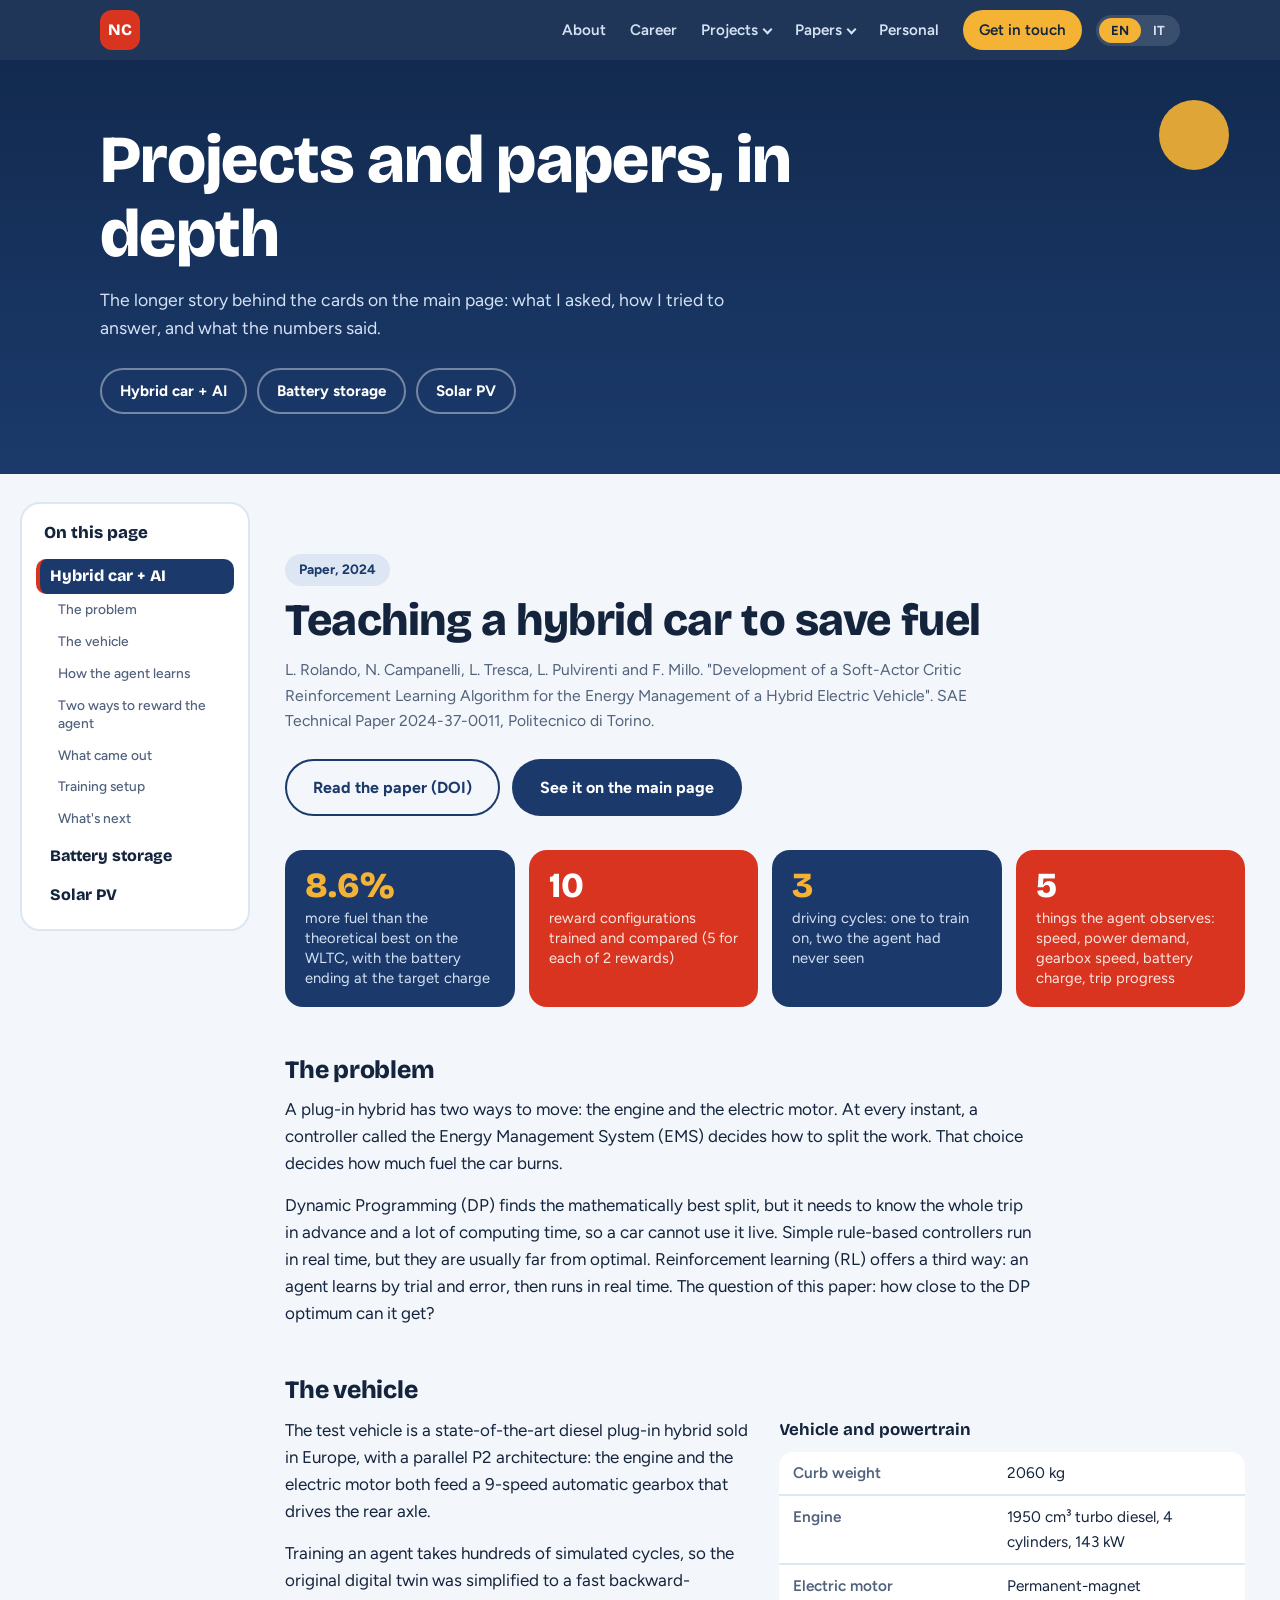
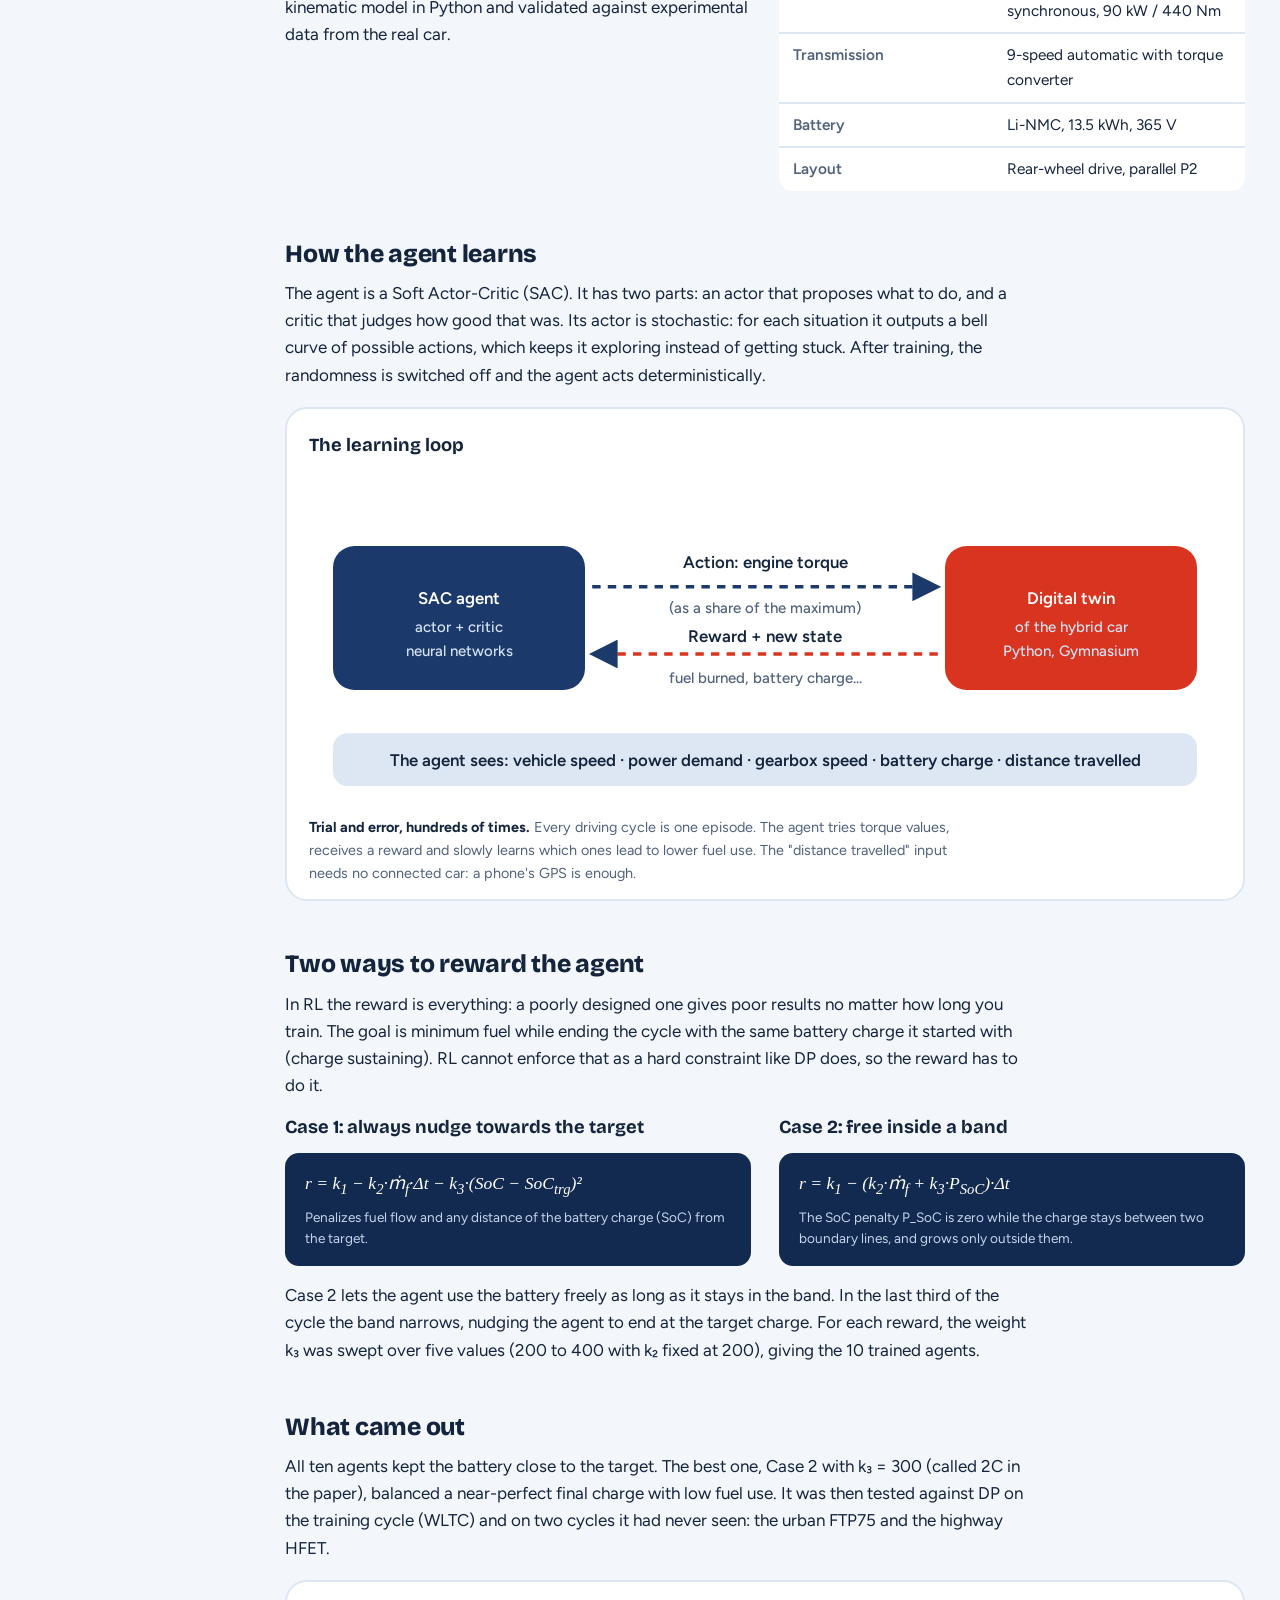
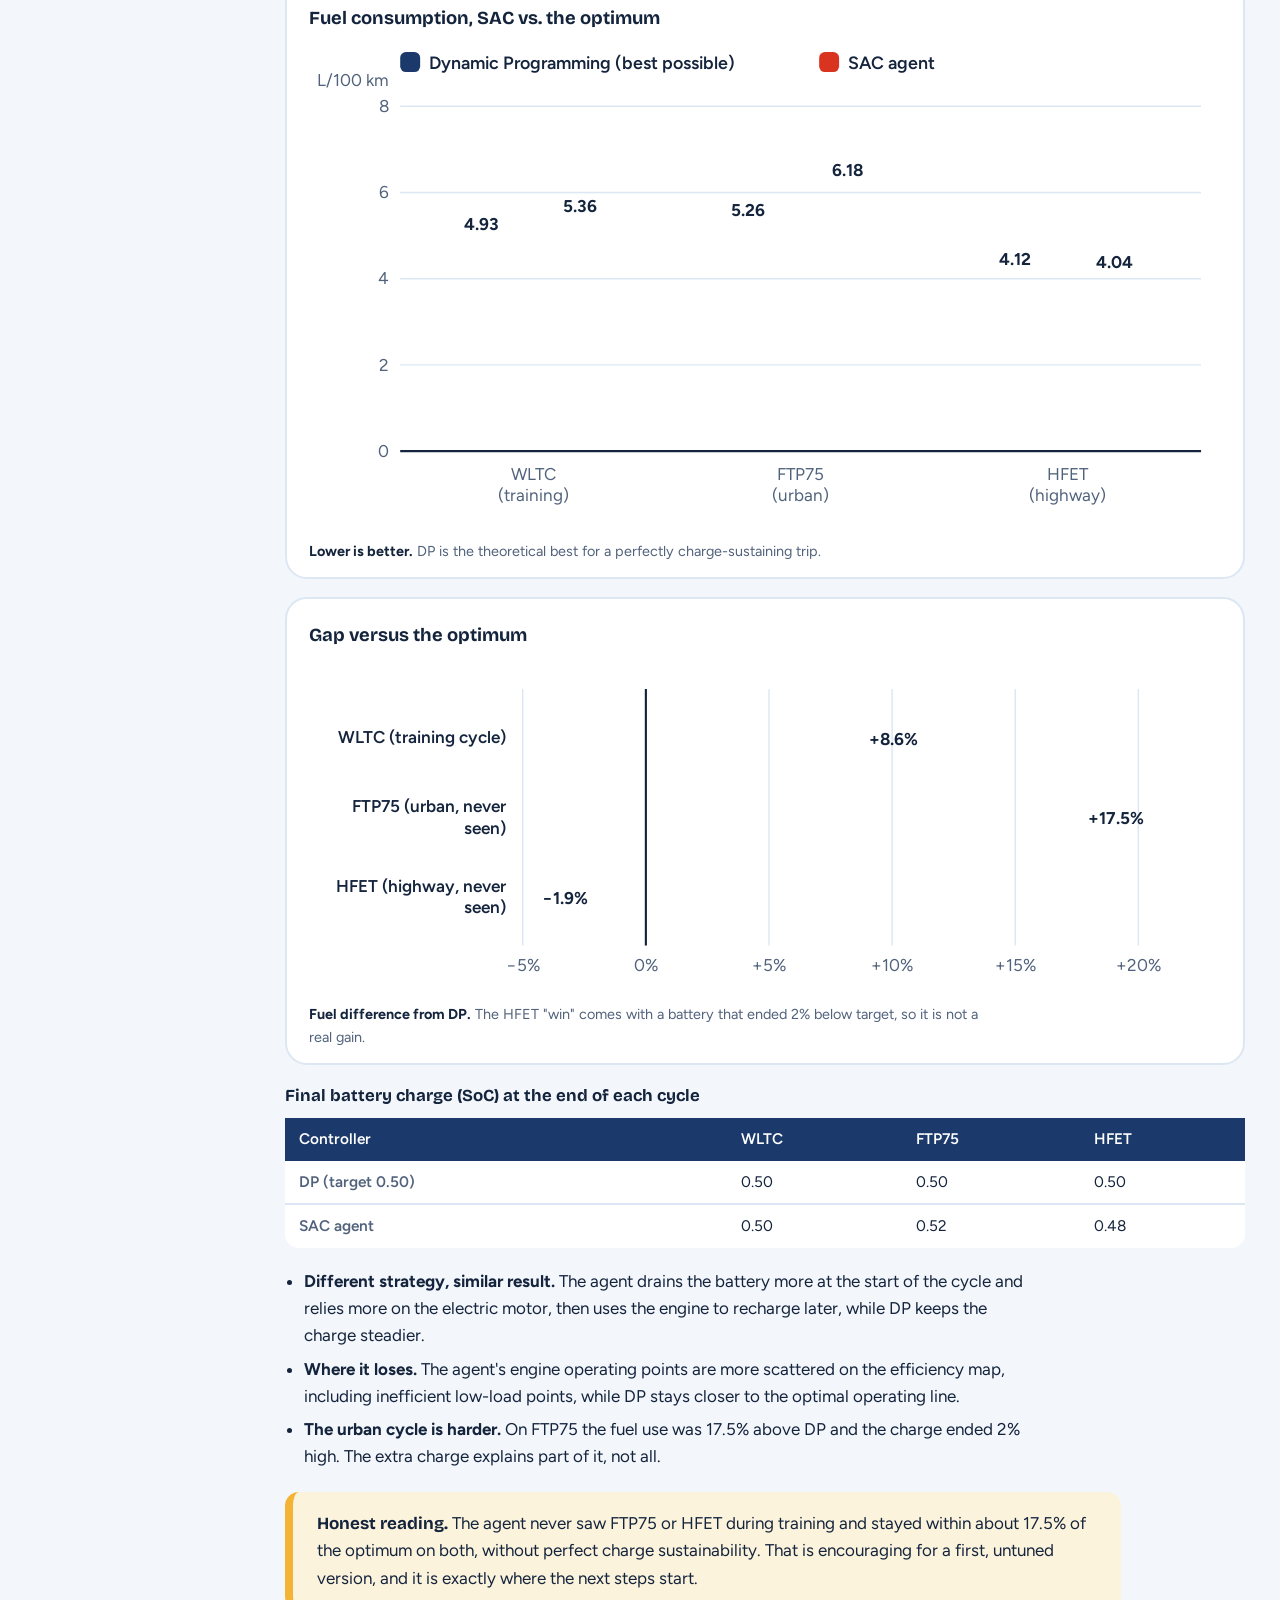
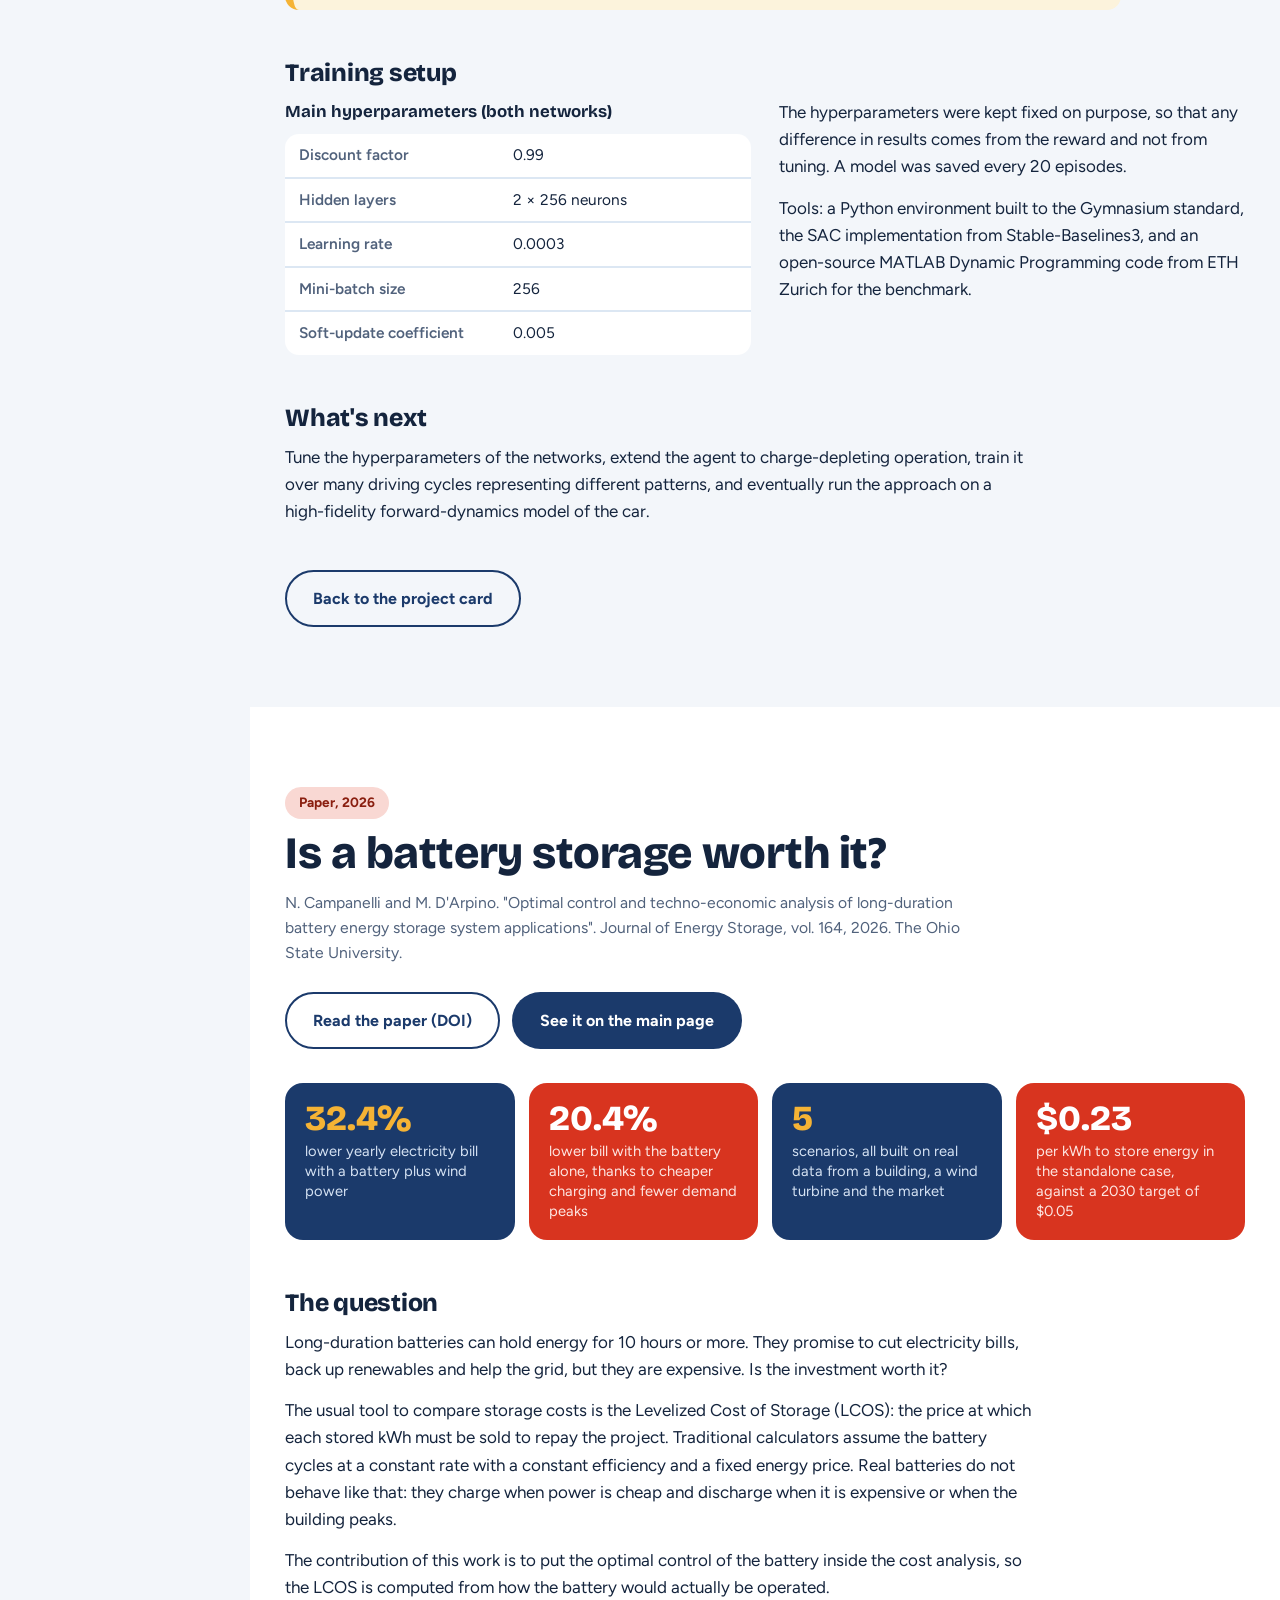
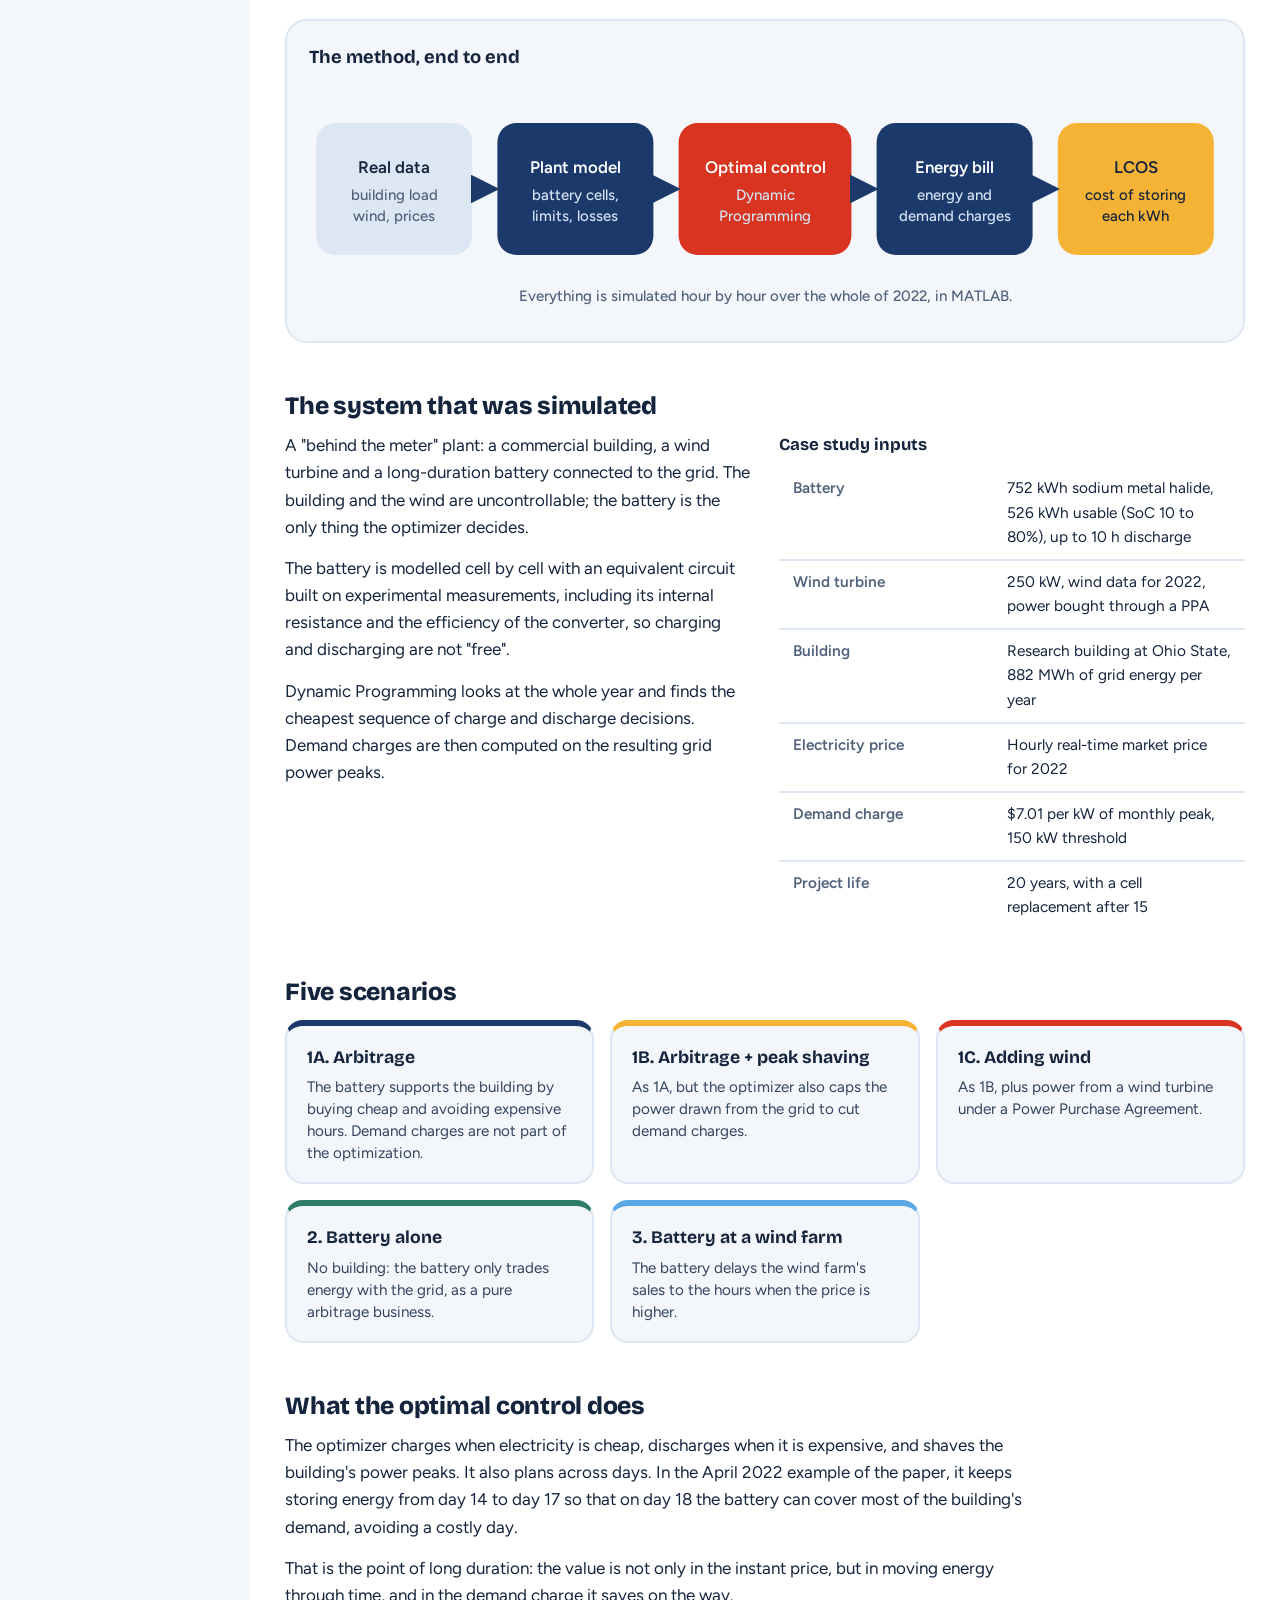
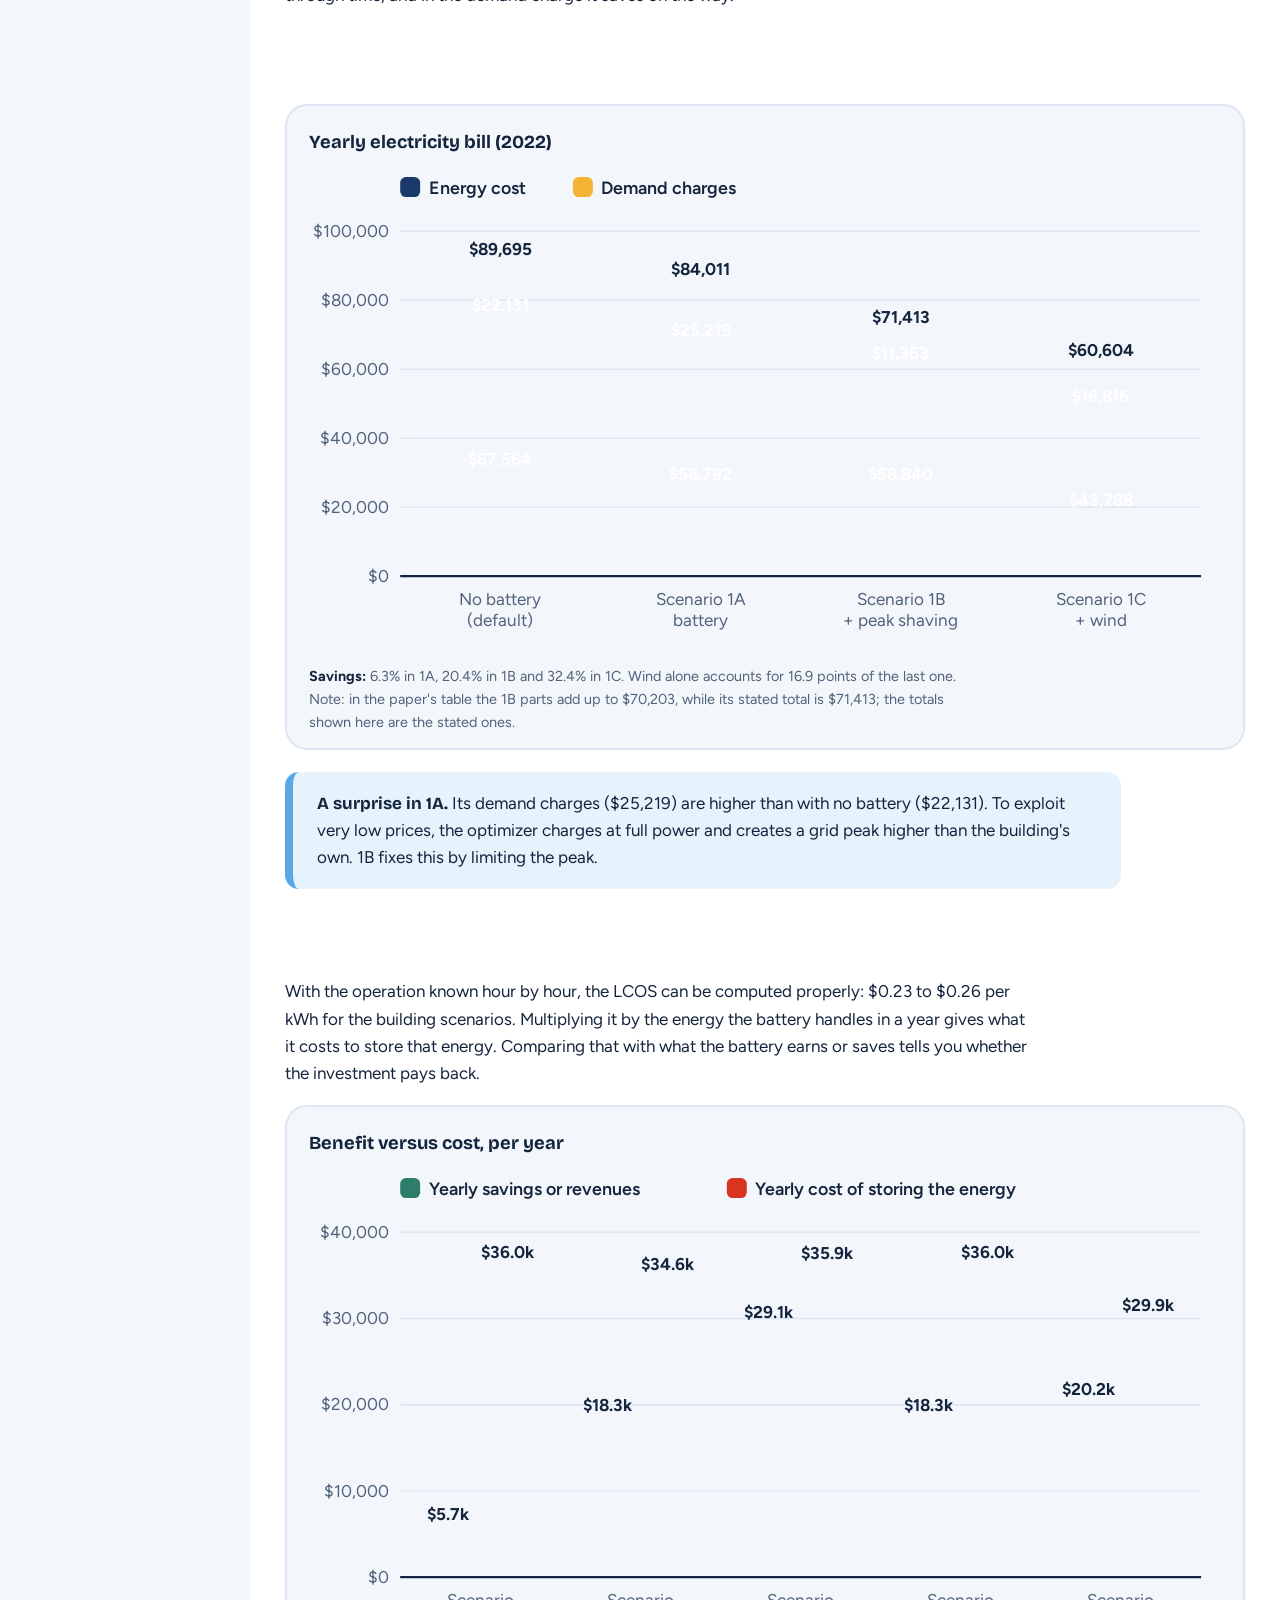
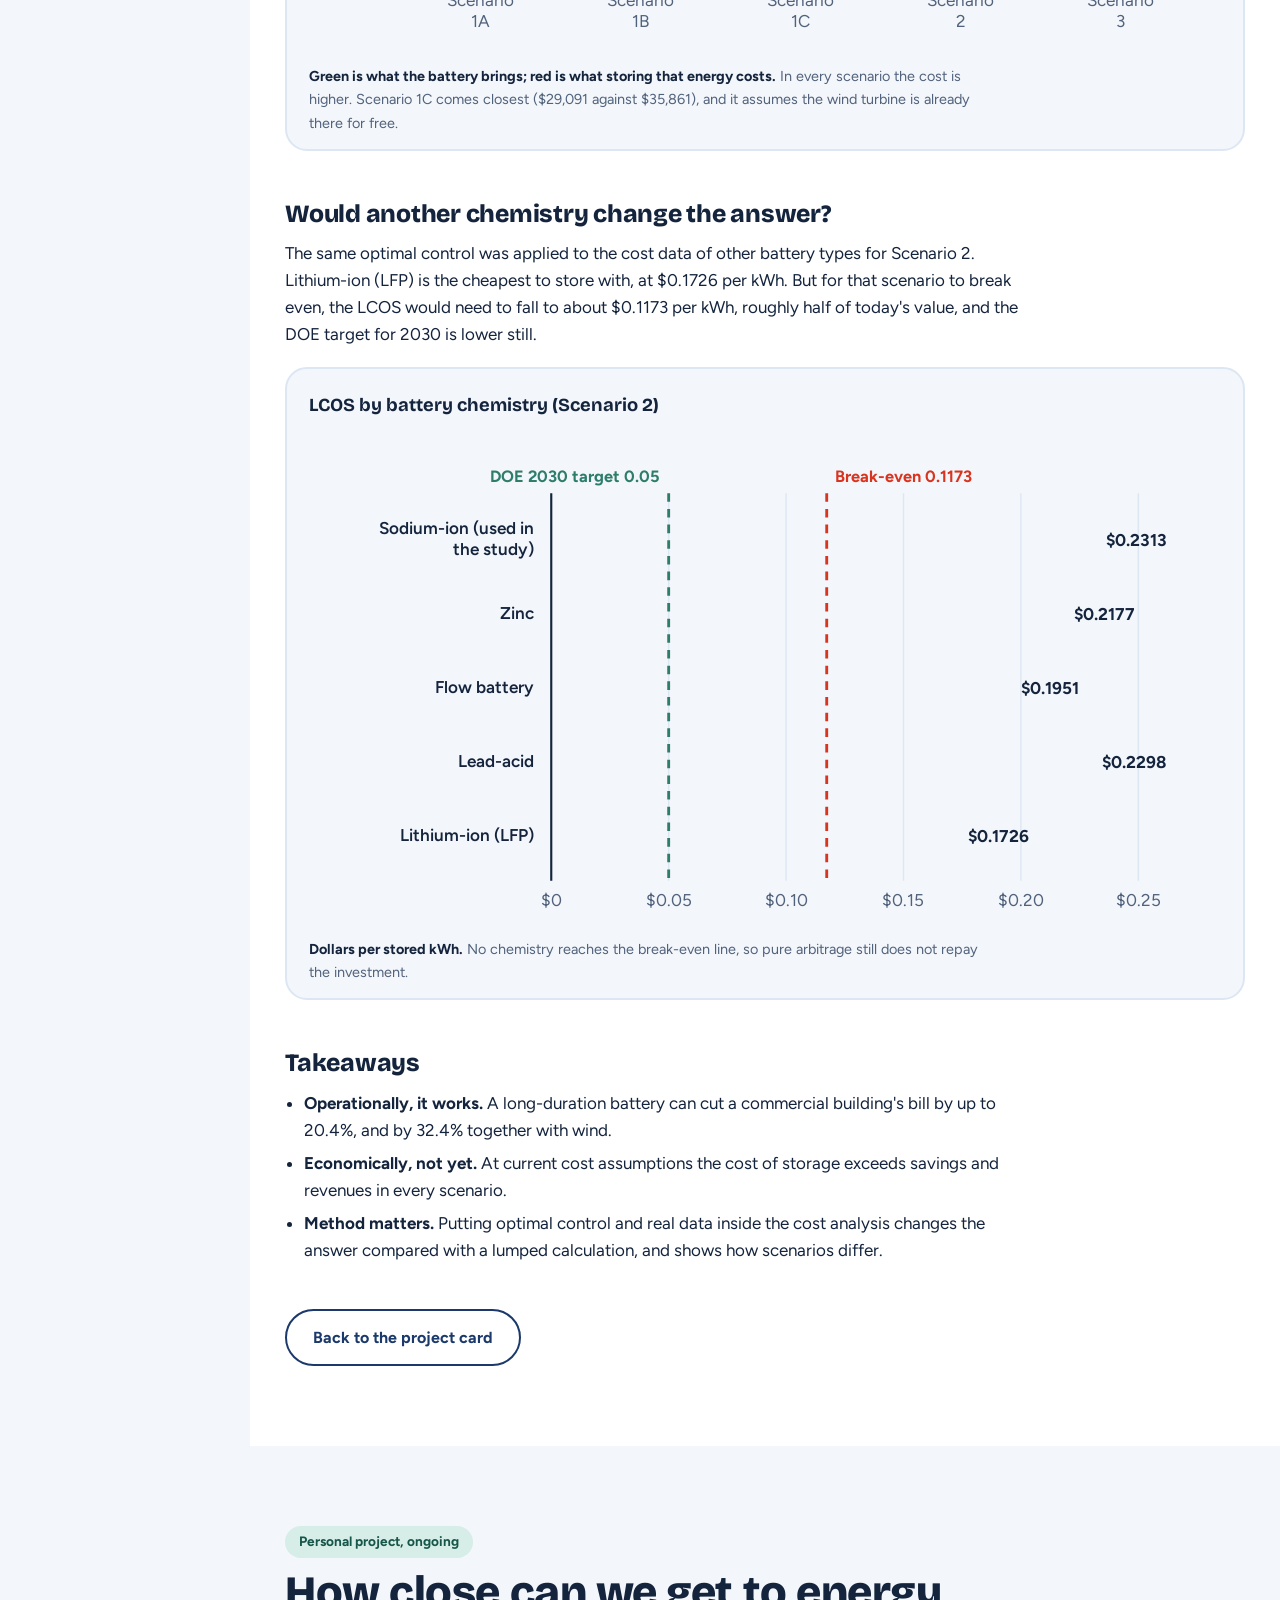
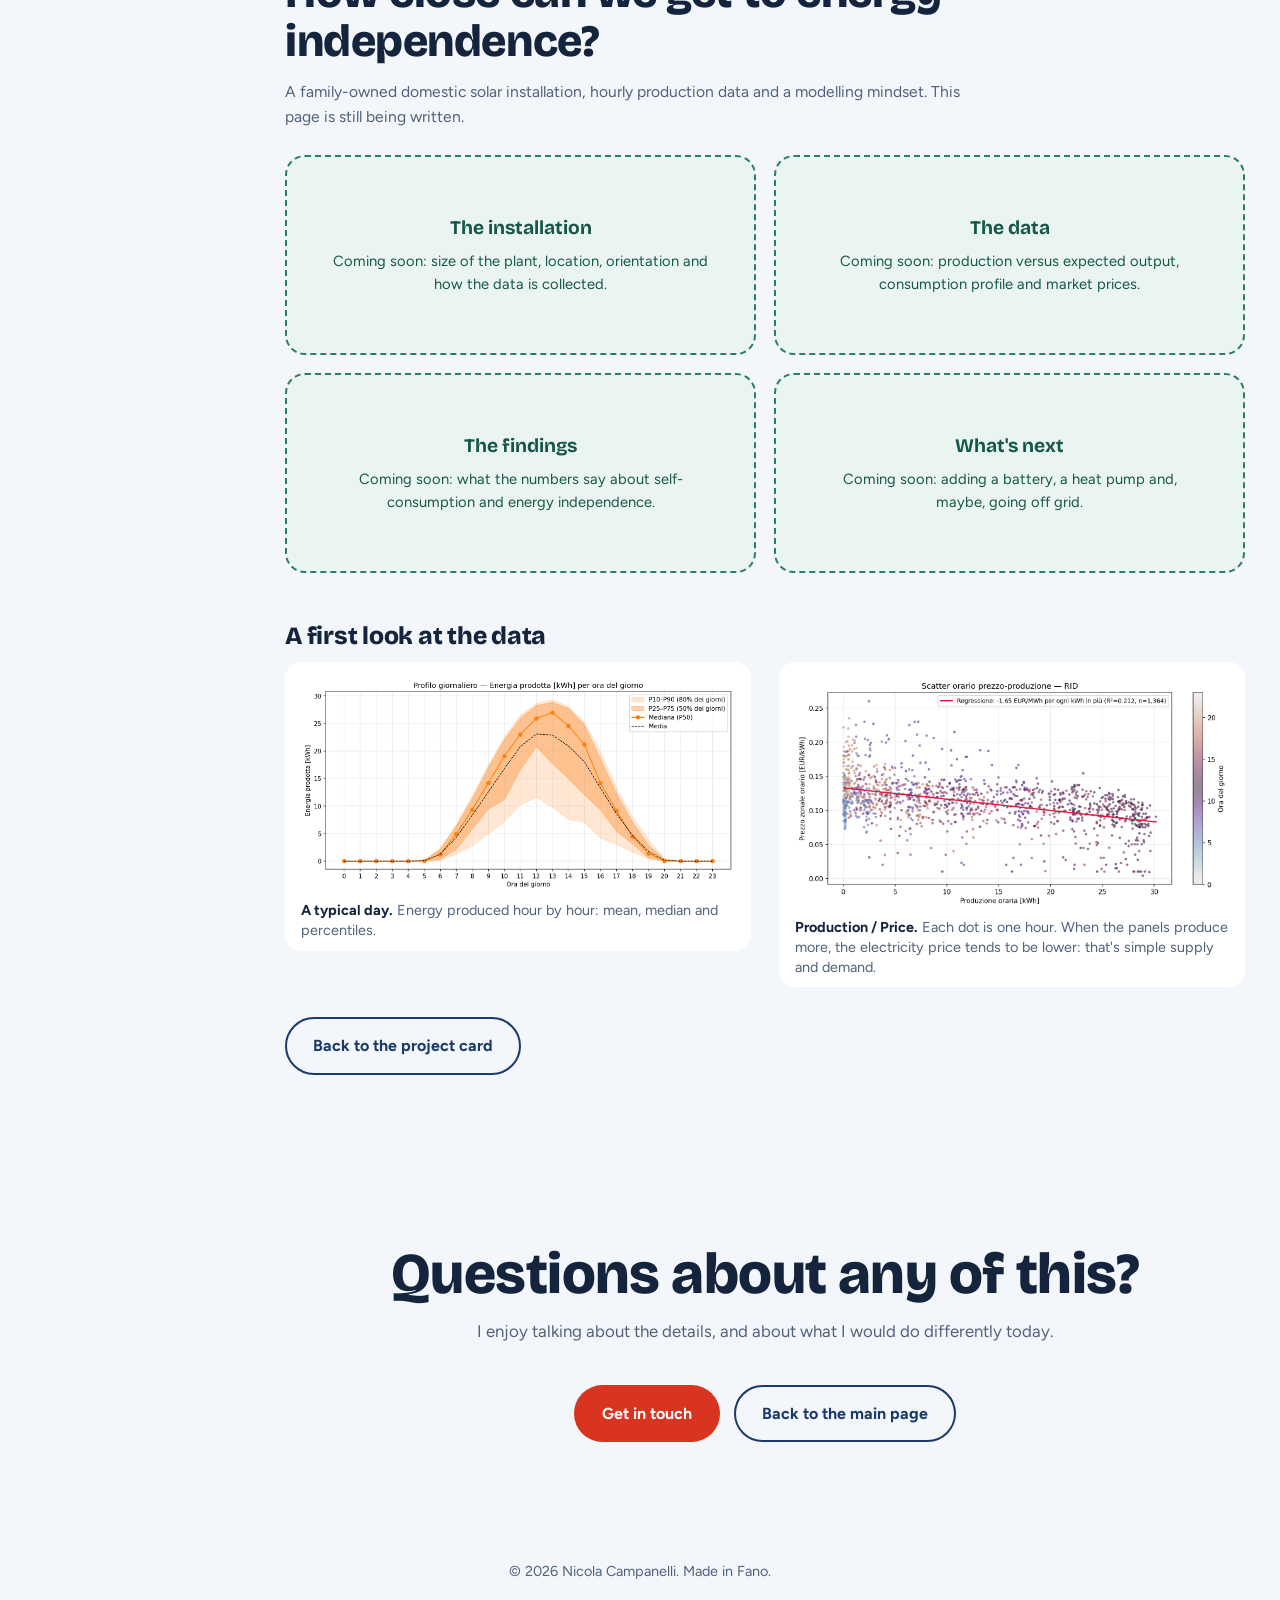
==== commit 5b7184d1: "Some tuning and tweaking" ====
--- a/details.html
+++ b/details.html
@@ -22,7 +22,6 @@
       <a href="#sac" data-i18n="dt.j1">Hybrid car + AI</a>
       <a href="#battery" data-i18n="dt.j2">Battery storage</a>
       <a href="#pv" data-i18n="dt.j3">Solar PV</a>
-      <a href="index.html#projects" data-i18n="dt.back">Back to the main page</a>
     </div>
   </div>
 </header>
--- a/css/site.css
+++ b/css/site.css
@@ -457,3 +457,19 @@
 .toc-proj.open>a:hover{background:var(--navy);color:#fff}
 
 .timeline .thesis-title{font-style:italic;color:var(--navy);margin-bottom:8px}
+
+/* ---------- CV drop-down ---------- */
+.cv-menu{position:relative;display:inline-block}
+.cv-btn .caret{margin-left:2px}
+.cv-menu:hover .caret,.cv-menu:focus-within .caret,.cv-menu.open .caret{transform:translateY(1px) rotate(-135deg)}
+.cv-list{position:absolute;z-index:30;top:calc(100% + 12px);left:50%;min-width:310px;list-style:none;text-align:left;background:#fff;border:2px solid var(--mist);border-radius:18px;padding:8px;box-shadow:0 16px 36px rgba(10,20,40,.25);opacity:0;visibility:hidden;transform:translate(-50%,8px);transition:opacity .2s,transform .2s,visibility .2s}
+.cv-list::before{content:"";position:absolute;left:0;right:0;top:-16px;height:16px}
+.cv-menu:hover .cv-list,.cv-menu:focus-within .cv-list,.cv-menu.open .cv-list{opacity:1;visibility:visible;transform:translate(-50%,0)}
+.cv-list a{display:block;text-decoration:none;color:var(--ink);padding:12px 16px;border-radius:12px;transition:background .15s,padding .15s}
+.cv-list a:hover,.cv-list a:focus-visible{background:var(--mist);padding-left:22px}
+.cv-list b{display:block;font-family:var(--display);font-size:1.05rem}
+.cv-list small{display:block;color:var(--muted);font-size:.88rem}
+@media(prefers-reduced-motion:reduce){.cv-list{transition:none}}
+
+button.cv-btn{background:transparent;color:var(--navy)}
+button.cv-btn:hover,.cv-menu:focus-within button.cv-btn{background:var(--navy);color:#fff}
